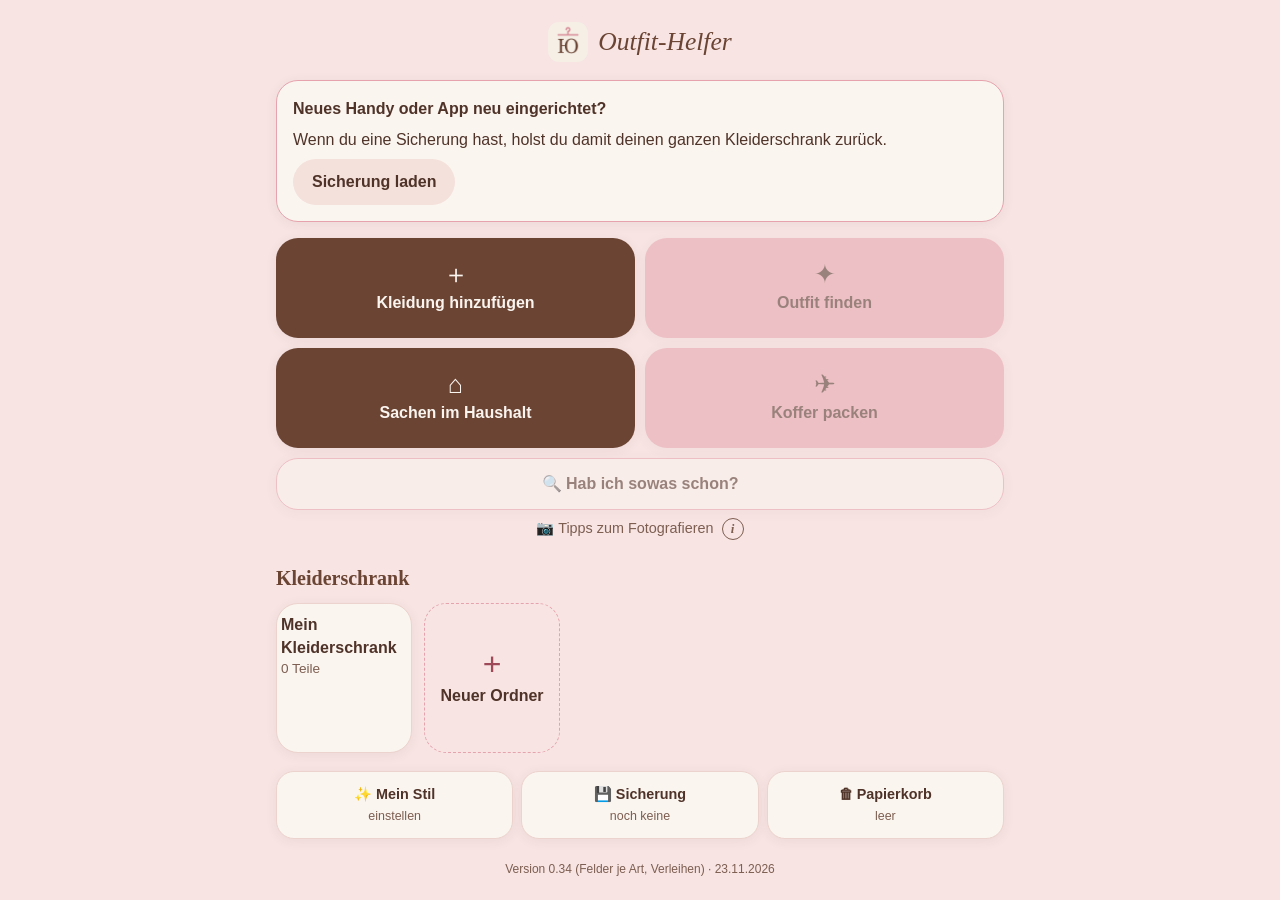
==== index.html @ a32c79d7 "Version 0.34: eigene Felder je Art im Haushalt und Verleihen - Haushalt: Bücher (Autor, Titel), Musi" ====
<!doctype html>
<html lang="de">
<head>
<meta charset="utf-8">
<meta name="viewport" content="width=device-width,initial-scale=1,viewport-fit=cover">
<!-- Hausregel für den Browser: Code, Modelle und Daten nur von dieser Seite selbst laden, nichts an andere Server
     schicken (connect-src 'self'), kein Code direkt in der Seite. 'wasm-unsafe-eval' braucht der KI-Rechenkern. -->
<meta http-equiv="Content-Security-Policy" content="default-src 'self'; script-src 'self' 'wasm-unsafe-eval'; style-src 'self' 'unsafe-inline'; img-src 'self' blob: data:; connect-src 'self'; worker-src 'self' blob:; object-src 'none'; base-uri 'none'; form-action 'none'">
<title>Outfit-Helfer</title>
<!-- Als App auf dem Home-Bildschirm: eigenes Fenster, eigener Speicher ohne 7-Tage-Regel. -->
<link rel="manifest" href="manifest.webmanifest">
<!-- Symbol: volles Quadrat ohne Durchsichtiges, das iPhone rundet die Ecken selbst ab -->
<link rel="apple-touch-icon" href="symbol-180.png">
<link rel="icon" type="image/png" href="symbol-192.png">
<meta name="apple-mobile-web-app-capable" content="yes">
<meta name="mobile-web-app-capable" content="yes">
<meta name="apple-mobile-web-app-title" content="Outfit-Helfer">
<meta name="theme-color" content="#f7e4e3" media="(prefers-color-scheme: light)">
<meta name="theme-color" content="#1c1514" media="(prefers-color-scheme: dark)">
<!-- ?v= bei jeder neuen Version mit hochzählen, sonst nimmt der Browser alte Dateien aus seinem Zwischenspeicher -->
<link rel="stylesheet" href="app.css?v=36">
</head>
<body>
<!-- Eigener Scroll-Bereich: Inhalt läuft auf dem iPhone sonst beim Scrollen unter Uhrzeit und Akku (siehe app.css) -->
<div id="rahmen">
<!-- Zurück-Leiste (seit 0.26): gleitet beim Hochwischen von oben herein, sobald der Kopf mit „‹ Zurück“ nicht mehr zu sehen ist (schrank.js) -->
<div class="schwebe" id="schwebe"><div class="schwebe-leiste">
  <button type="button" class="zurueck" id="schwebeZurueck">‹ Zurück</button>
  <button type="button" class="kopf-knopf" id="schwebeHoch">↑ Nach oben</button>
</div></div>
<main>
  <!-- Startseite. Ordner, Teil und Papierkorb zeichnet schrank.js in #ansicht.
       Reihenfolge (04.11.2026): Kopf, Hinweise nur bei Bedarf, zwei Hauptknöpfe, beim Hinzufügen die Karten, Kleiderschrank,
       Mein Stil · Sicherung · Papierkorb klein darunter, Version ganz unten. -->
  <div id="ansichtStart">
  <header class="kopfbereich"><img class="logo" src="symbol-180.png" alt=""><h1>Outfit-Helfer</h1></header>
  <div class="warnzeile" id="warnzeile" hidden>
    ⚠️ Du nutzt die App im Browser. Hier kann dein Kleiderschrank nach 7 Tagen ohne Nutzung verschwinden.
    <button type="button" class="link" id="warnMehr">Wie geht es sicherer?</button>
  </div>

  <div class="panel hinweis" id="homeHinweis" hidden>
    <strong>Bitte zuerst auf den Home-Bildschirm legen</strong>
    <p>Im Browser darf das Handy deine gespeicherten Teile löschen, wenn du die Seite 7 Tage lang nicht öffnest. Als App auf dem Home-Bildschirm passiert das nicht.</p>
    <ol id="schritteIos" hidden>
      <li>Tippe auf das Teilen-Symbol (Quadrat mit Pfeil nach oben). Je nach Ansicht ist es oben neben der Adresse oder unten hinter „…“.</li>
      <li>Wähle „Zum Home-Bildschirm“. Falls „Als Web-App öffnen“ erscheint: eingeschaltet lassen.</li>
      <li>Tippe auf „Hinzufügen“ und öffne die App ab jetzt nur noch über das neue Symbol.</li>
    </ol>
    <ol id="schritteAndere" hidden>
      <li>Öffne das Menü des Browsers (meist ⋮ oben rechts).</li>
      <li>Wähle „Zum Startbildschirm hinzufügen“ oder „App installieren“.</li>
      <li>Öffne die App ab jetzt nur noch über das neue Symbol.</li>
    </ol>
    <p><strong>Wichtig:</strong> Die App auf dem Home-Bildschirm hat ihren eigenen Speicher. Was du hier im Browser speicherst, siehst du dort nicht. Wenn du dort zum ersten Mal Kleidung hinzufügst, lädt die KI einmal (ca. 100 MB, am besten im WLAN).</p>
    <button type="button" class="btn" id="imBrowser">Trotzdem hier im Browser benutzen</button>
  </div>

  <!-- Erscheint seit 0.27 erst, wenn die KI gebraucht wird (Fotos ausgewählt oder Entwürfe vom letzten Mal, app.js) -->
  <div class="panel" id="kiPanel" hidden>
    <div class="status" id="status">KI wird geladen (beim ersten Mal ca. 100 MB) …</div>
    <div class="bar"><div id="barfill"></div></div>
    <div class="hint" id="kiLaden">Bitte die App geöffnet lassen und den Bildschirm nicht sperren, bis die KI fertig ist. Beim ersten Mal lädt sie ca. 100 MB, am besten im WLAN.</div>
    <div class="hint" id="kiHilfe" hidden>Meist wurde der Download unterbrochen (App kurz verlassen, Bildschirm gesperrt oder WLAN weg). Schon Geladenes bleibt gespeichert. Tippe auf „Nochmal versuchen“ und lass die App offen, bis die KI fertig ist.</div>
    <div class="actions"><button type="button" class="btn" id="kiRetry" hidden>Nochmal versuchen</button></div>
  </div>

  <!-- Sicherung fällig oder leerer Kleiderschrank („Sicherung laden?“), sonst leer (schrank.js) -->
  <div id="startHinweis"></div>

  <div class="haupt-knoepfe">
    <label class="haupt upload" id="uploadLabel"><span class="sym" aria-hidden="true">＋</span>Kleidung hinzufügen
      <input type="file" id="files" accept="image/*" multiple>
    </label>
    <button type="button" class="haupt outfit" id="outfitKnopf"><span class="sym" aria-hidden="true">✦</span>Outfit finden</button>
    <!-- Seit 0.28 (Wunsch 18.11.2026): zweite Reihe. Links „Sachen im Haushalt“ (seit 0.32 echt, vorher Platzhalter), rechts „Koffer packen“ -->
    <button type="button" class="haupt upload" id="haushaltKnopf"><span class="sym" aria-hidden="true">⌂&#xFE0E;</span>Sachen im Haushalt</button>
    <button type="button" class="haupt outfit" id="kofferKnopf"><span class="sym" aria-hidden="true">✈&#xFE0E;</span>Koffer packen</button>
  </div>
  <!-- Seit 0.33 (Wunsch 19.11.2026): eigener Knopf zum Vergleichen eines Fotos mit dem Kleiderschrank (schonda.js) -->
  <button type="button" class="haupt-breit" id="schonKnopf">🔍 Hab ich sowas schon?</button>
  <div class="mit-info foto-tipp">
    <div class="info-zeile"><p>📷 Tipps zum Fotografieren</p><button type="button" class="info-knopf" data-info="fotoTipp" aria-label="Tipps zum Fotografieren">i</button></div>
    <div class="info-box" id="fotoTipp" hidden>
      <p>Ein Teil pro Foto, glatt hingelegt oder auf dem Bügel.</p>
      <p>Am besten auf einem Untergrund, der sich vom Teil abhebt (weiße Teile nicht auf hellem Boden).</p>
      <p>Liegt ein Teil auf dem Foto verkehrt herum oder quer, dreh das Foto vorher in der Fotos-App (Bearbeiten → Zuschneiden → Drehen). Die App dreht nicht von selbst.</p>
      <p>Die Fotos bleiben auf diesem Gerät.</p>
    </div>
  </div>

  <!-- Bleibt beim Scrollen durch die Karten oben stehen (app.css), darum nur Text und Balken -->
  <div class="panel" id="fortschritt" hidden>
    <div class="status" id="fortschrittText"></div>
    <div class="bar"><div id="fortschrittBar"></div></div>
  </div>
  <div class="hint" id="fortschrittHinweis" hidden>Bitte jede Karte kurz prüfen: Stimmen Art, Farbe und Material? Unter der letzten Karte kannst du alle zusammen speichern. Nicht Gespeichertes bleibt erhalten, auch wenn die App zwischendurch zugeht.</div>

  <section id="pruefen"></section>
  <!-- Wartende Fotos in EINEM Kästchen statt einer Karte pro Foto (bei 50 Fotos war das eine endlose Liste, iPhone-Test 0.15).
       Eine Karte erscheint erst, wenn das Foto erkannt ist und geprüft werden kann. -->
  <div class="warte-box" id="warteBox" hidden>
    <div class="warte-kopf"><span id="warteText">⏳ Wartet auf Erkennung</span><span class="warte-zahl" id="warteZahl"></span></div>
    <div class="bar"><div id="warteBar"></div></div>
  </div>

  <!-- Bewusst unter den Karten und nicht hervorgehoben: Man soll erst an allen Karten vorbei, bevor man alle auf einmal speichert -->
  <div class="panel" id="alleBox" hidden>
    <div class="hint">Alles durchgesehen? Speichert jede Karte so, wie sie gerade angetippt ist. Ändern geht auch später noch.</div>
    <div class="hint" id="alleDoppelt" hidden></div>
    <div class="actions"><button type="button" class="btn" id="alleSpeichern">Alle speichern</button></div>
  </div>

  <h2>Kleiderschrank</h2>
  <div class="kacheln" id="kacheln"></div>
  <div id="ordnerEditor" hidden></div>
  <!-- Mein Stil · Sicherung · Papierkorb als kleine Kacheln mit ihrem Stand (schrank.js) -->
  <div class="neben" id="nebenKacheln"></div>
  <div id="nummernKarte"></div>
  <div class="version" id="version">Version 0.34 (Felder je Art, Verleihen) · 23.11.2026</div>
  </div>

  <section id="ansicht" hidden></section>
</main>
</div>
<div class="toast" id="toast" hidden></div>
<script type="module" src="app.js?v=52"></script>
</body>
</html>
---- app.css ----
/* Design „Rosé und verspielt“ (Entwurf C, gewählt am 04.11.2026), passend zum Symbol: zartrosa Grund, Karten in Creme,
   Braun für Schrift und Hauptknopf, Rosé als Akzent, runde Knöpfe, weiche Ecken. Farben nur hier oben als Variablen.
   Lesbarkeit geprüft: Auf Rosé steht braune Schrift (weiße wäre zu blass), Links in Rosé sind dunkler als die Rosé-Flächen. */
:root{
  --bg:#f7e4e3; --card:#fbf5f0; --ink:#4f3328; --muted:#7d5e51; --line:#ecd3cd; --chip:#f4e1dc;
  --accent:#e6a3ad; --accent-ink:#4f3328;   /* Rosé: ausgewählte Knöpfe, Plaketten, Balken, „Outfit finden“ */
  --link:#9e4957;                           /* Rosé als Schrift (Zurück, Links); seit 0.21 etwas dunkler, auch auf Chip-Grund gut lesbar */
  --haupt:#6b4433; --haupt-ink:#fbf5f0;     /* Braun: Hauptknöpfe wie „Kleidung hinzufügen“ und „Speichern“ */
  --schatten:0 2px 12px rgba(107,68,51,.07);
  --radius:22px; --gap:12px;
  --titel:Georgia,"Times New Roman",serif;
  --font:16px/1.45 -apple-system,BlinkMacSystemFont,"Segoe UI",Roboto,sans-serif;
}
@media (prefers-color-scheme: dark){
  :root:not([data-theme="light"]){
    --bg:#1c1514; --card:#281f1d; --ink:#f4e7e2; --muted:#c0a89f; --line:#3e302c; --chip:#382b28;
    --accent:#e6a3ad; --accent-ink:#2a1717; --link:#eeb0b9;
    --haupt:#e0c2b0; --haupt-ink:#2a1a15;
    --schatten:none;
  }
}
*{box-sizing:border-box}
/* „hidden“ muss immer gewinnen, auch gegen display:flex/block weiter unten (sonst bleiben z. B. Knopf-Reihen sichtbar) */
[hidden]{display:none !important}
/* Schnelles Antippen zweier Knöpfe soll nicht zoomen (Doppeltipp-Zoom aus); Zoomen mit zwei Fingern bleibt erlaubt */
html,button,select,summary,label,input,textarea,a{touch-action:manipulation}
body{margin:0;background:var(--bg);color:var(--ink);font:var(--font)}
/* Uhrzeit und Akku: Die Seite selbst scrollt nicht, nur #rahmen darin. In der Home-Bildschirm-App (iPhone, 03.11.2026) beginnt
   die Seite unter der Uhrzeit, lief beim Scrollen aber darunter durch, und dort zeichnet das iPhone nichts darüber (ein fester
   Streifen blieb unsichtbar). Ein eigener Scroll-Bereich schneidet den Inhalt an seinem oberen Rand ab, also unter der Uhrzeit.
   Meldet ein Gerät die Höhe der Statusleiste (env), beginnt der Inhalt darunter und ein Streifen deckt sie ab. */
html,body{height:100%;overflow:hidden}
/* overflow-x: hidden seit 0.30 (iPhone-Test 18.11.2026): Ein zu langer Text, der nicht umbricht, machte die Seite breiter, und sie
   ließ sich zur Seite wischen. Die Ursache ist behoben (Koffer: „Deine Reise“), das hier fängt künftige Fälle ab. */
#rahmen{height:100%;overflow-y:auto;overflow-x:hidden;overscroll-behavior-y:contain;-webkit-overflow-scrolling:touch}
body.ohne-scroll #rahmen{overflow:hidden}
main{max-width:760px;margin:0 auto;padding:max(20px,calc(env(safe-area-inset-top) + 12px)) 16px 80px}
body::before{content:"";position:fixed;left:0;right:0;top:0;height:env(safe-area-inset-top);background:var(--bg);z-index:45;pointer-events:none}
h1{font:italic 400 1.6rem/1.2 var(--titel);color:var(--haupt);margin:0}
h2{font-family:var(--titel);font-size:1.25rem;color:var(--haupt);margin:24px 0 10px}
.panel{background:var(--card);border:1px solid var(--line);border-radius:var(--radius);padding:16px;margin-bottom:16px;box-shadow:var(--schatten)}
/* Abstand zwischen einer Knopf-Reihe und der Karte darunter (z. B. „Was passt dazu?“ über den Angaben, seit 0.21) */
.actions + .panel{margin-top:16px}
.status{font-size:.95rem;color:var(--muted)}
.bar{height:8px;background:var(--chip);border-radius:4px;overflow:hidden;margin-top:8px}
.bar>div{height:100%;width:0;background:var(--accent);border-radius:4px;transition:width .2s}

/* Startseite: Kopf mit Symbol, zwei gleich große Hauptknöpfe, darunter der Kleiderschrank, ganz unten Mein Stil · Sicherung · Papierkorb */
.kopfbereich{display:flex;align-items:center;justify-content:center;gap:10px;margin:2px 0 18px}
.kopfbereich .logo{width:40px;height:40px;border-radius:11px;display:block}
/* Seit 0.28 zwei Reihen, alle vier Knöpfe gleich hoch (der Platzhalter hat eine Zeile mehr) */
.haupt-knoepfe{display:grid;grid-template-columns:1fr 1fr;grid-auto-rows:1fr;gap:10px}
.haupt{display:flex;flex-direction:column;align-items:center;justify-content:center;gap:6px;min-height:100px;padding:14px 10px;border:0;border-radius:var(--radius);
  font:inherit;font-weight:700;line-height:1.25;text-align:center;cursor:pointer;box-shadow:var(--schatten)}
.haupt .sym{font-size:1.6rem;line-height:1;font-weight:400}
.haupt.upload{background:var(--haupt);color:var(--haupt-ink)}
.haupt.outfit{background:var(--accent);color:var(--accent-ink)}
.haupt.leer{opacity:.55}
/* Platzhalter für eine spätere Idee (seit 0.28): gestrichelt wie „Neuer Ordner“, damit er nicht wie ein fertiger Knopf aussieht */
/* Sachen im Haushalt (seit 0.32): Überschriften „Noch ergänzen“ / „Fertig eingetragen“ */
.ding-abschnitt{font-size:1.05rem;font-weight:700;color:var(--haupt);margin:18px 0 8px}
/* „💶 Verkäufe“ (seit 0.32): zwei große Zahlen, Tabellen nach Plattform und Monat, Liste der verkauften Sachen */
.zahlen-reihe{display:grid;grid-template-columns:1fr 1fr;gap:10px;margin-bottom:6px}
.zahl-kachel{display:flex;flex-direction:column;align-items:center;gap:2px;background:var(--chip);border-radius:16px;padding:12px 6px;font-size:.88rem;color:var(--muted);text-align:center}
.gross-zahl{font-size:1.5rem;font-weight:700;color:var(--ink);font-variant-numeric:tabular-nums}
.verkauf-tabelle{margin-top:6px}
.verkauf-reihe{display:grid;grid-template-columns:minmax(0,1.2fr) minmax(0,1fr) auto;gap:10px;align-items:center;padding:8px 0;border-top:1px solid var(--line);font-size:.95rem}
.verkauf-reihe > span:last-child{text-align:right;font-variant-numeric:tabular-nums;font-weight:600}
.balken-platz{display:flex;align-items:center;gap:6px;min-width:0}
.verkauf-balken{display:block;height:10px;border-radius:6px;background:var(--accent);min-width:6px}
.verkauf-zeile{display:flex;align-items:center;gap:12px;width:100%;text-align:left;background:none;border:0;border-top:1px solid var(--line);padding:10px 0;font:inherit;color:inherit;cursor:pointer}
.verkauf-zeile img{width:52px;height:52px;object-fit:cover;border-radius:12px;background:var(--chip);flex-shrink:0}
.verkauf-zeile .name{display:block;font-weight:600;overflow-wrap:anywhere}
.verkauf-zeile .unter{display:block;font-size:.82rem;color:var(--muted)}
/* „🔍 Hab ich sowas schon?“ (seit 0.33): breiter Knopf unter den vier großen, Ergebnis mit eigenem Foto und großem Ja/Nein */
.haupt-breit{display:block;width:100%;margin-top:10px;min-height:52px;padding:12px 14px;border:1.5px solid var(--accent);border-radius:var(--radius);
  background:var(--card);color:var(--ink);font:inherit;font-weight:600;font-size:1rem;cursor:pointer;box-shadow:var(--schatten)}
.haupt-breit.leer{opacity:.55}
.schonda-kopf{display:flex;gap:14px;align-items:center;margin-bottom:6px}
.schonda-foto{width:96px;height:96px;object-fit:cover;border-radius:16px;background:var(--chip);flex-shrink:0;cursor:zoom-in}
.schonda-antwort{font-size:1.6rem;font-weight:700}
.schonda-antwort.ja{color:var(--link)}
/* Wunschliste (seit 0.32): „Hast du schon:“ mit kleinen Fotos */
.wunsch-treffer{display:flex;flex-wrap:wrap;align-items:center;gap:6px;margin:4px 0 10px}
.wunsch-treffer .chip{display:inline-flex;align-items:center;gap:6px;padding:4px 10px 4px 4px}
.wunsch-treffer .chip img{width:28px;height:28px;border-radius:50%;object-fit:cover;flex-shrink:0}
.wunsch-zeile.erledigt .extra-zeile label span{color:var(--muted);text-decoration:line-through}
.haushalt-neben{margin:0 0 var(--gap)}
/* Eingabe + „Hinzufügen“ in einer Zeile: der Knopf nur so breit wie sein Text, das Feld bekommt den Rest */
.extra-neu > .btn{flex:0 0 auto;width:auto;padding-left:16px;padding-right:16px}
/* Vier kleine Kacheln auf der Startseite (mit „💶 Verkäufe“): 2 × 2 statt 3 + 1 */
.neben.vier{grid-template-columns:repeat(2,minmax(0,1fr))}
/* Verkaufen (seit 0.32): „Andere Plattform?“ als schlichter Link zum Aufklappen */
.plattform-anders{margin-top:10px}
.plattform-anders summary{color:var(--link);font-size:.92rem;cursor:pointer;padding:6px 0}
.plattform-anders .chips{margin-top:6px}
label.upload input{display:none}
.foto-tipp{margin:10px 0 18px}
.foto-tipp .info-zeile{justify-content:center}
.foto-tipp .info-zeile > p{font-size:.9rem;color:var(--muted)}
.neben{display:grid;grid-template-columns:repeat(3,minmax(0,1fr));gap:8px;margin-top:18px}
.neben button{display:flex;flex-direction:column;align-items:center;justify-content:center;gap:2px;min-height:68px;padding:10px 6px;font:inherit;color:inherit;cursor:pointer;
  background:var(--card);border:1px solid var(--line);border-radius:18px;box-shadow:var(--schatten);text-align:center}
.neben .name{font-weight:600;font-size:.9rem}
.neben .stand{font-size:.78rem;color:var(--muted)}
.neben button.faellig{border:1.5px solid var(--link)}
.neben button.faellig .stand{color:var(--link);font-weight:600}
.version{text-align:center;font-size:.75rem;color:var(--muted);margin:22px 0 0}
.hint{font-size:.85rem;color:var(--muted);margin-top:8px}
/* ⓘ: kleiner runder Knopf hinter einer Überschrift, Hinweis klappt darunter auf. Die Tippfläche ist größer als der Kreis. */
.info-zeile{display:flex;align-items:center;gap:8px}
/* Beim Zentrieren zählen Außenabstände mit: Überschrift und Satz ohne eigene Abstände, die stehen am Rahmen drumherum */
.info-zeile > h2,.info-zeile > p{margin:0}
.mit-info:has(> .info-zeile > h2){margin:24px 0 10px}
.mit-info:has(> .info-zeile > p){margin-top:8px}
.info-knopf{position:relative;flex:0 0 auto;width:22px;height:22px;padding:0;border-radius:50%;border:1.5px solid var(--muted);background:transparent;
  color:var(--muted);font:italic 700 13px/1 Georgia,"Times New Roman",serif;text-transform:none;letter-spacing:0;cursor:pointer;
  display:inline-flex;align-items:center;justify-content:center}
.info-knopf::after{content:"";position:absolute;inset:-11px}
.info-knopf[aria-expanded="true"]{background:var(--accent);border-color:var(--accent);color:var(--accent-ink)}
.info-box{background:var(--chip);border-radius:14px;padding:10px 12px;margin:6px 0 10px;font-size:.88rem;color:var(--ink);text-transform:none;letter-spacing:0}
.info-box p{margin:0 0 6px}
.info-box p:last-child{margin-bottom:0}
.info-box ul{margin:4px 0 6px;padding-left:20px}

/* Hinweis Home-Bildschirm */
.hinweis{border-color:var(--accent)}
.hinweis p{margin:8px 0}
.hinweis ol{margin:8px 0;padding-left:22px}
.hinweis li{margin:4px 0}
.warnzeile{background:var(--chip);border:1px solid var(--line);border-radius:16px;padding:10px 12px;margin-bottom:16px;font-size:.9rem}
.link{position:relative;background:none;border:0;padding:0;color:var(--link);font:inherit;font-weight:600;text-decoration:underline;cursor:pointer}
/* Text-Knöpfe sind nur eine Zeile hoch: unsichtbar größere Tippfläche (44 px), ohne den Text zu verschieben (seit 0.25) */
.link::after{content:"";position:absolute;left:-4px;right:-4px;top:50%;height:44px;transform:translateY(-50%)}

/* Fortschritt beim Hinzufügen: bleibt beim Scrollen durch die Karten oben (unter der Uhrzeit) stehen */
#fortschritt{position:sticky;top:calc(env(safe-area-inset-top) + 8px);z-index:40;padding:10px 14px;box-shadow:0 4px 14px rgba(0,0,0,.12)}
#fortschrittHinweis{margin:-6px 0 16px}
/* Wartende Fotos: ein Kästchen mit Anzahl und Balken statt vieler leerer Karten */
.warte-box{background:var(--card);border:1px dashed var(--accent);border-radius:var(--radius);padding:12px 14px;margin-bottom:var(--gap)}
.warte-kopf{display:flex;align-items:center;justify-content:space-between;gap:10px;font-weight:600}
.warte-zahl{flex:0 0 auto;background:var(--accent);color:var(--accent-ink);border-radius:999px;padding:2px 10px;font-size:.85rem}

/* Prüfen-Karte */
.check{background:var(--card);border:1px solid var(--line);border-radius:var(--radius);padding:14px;margin-bottom:var(--gap);box-shadow:var(--schatten)}
.check .top{display:flex;gap:12px;align-items:center;margin-bottom:6px}
.check .top img{width:96px;height:96px;object-fit:cover;border-radius:16px;background:var(--chip);flex-shrink:0;display:block}
.lupe{position:relative;padding:0;border:0;background:none;cursor:zoom-in;flex-shrink:0;border-radius:16px}
.lupe span{position:absolute;right:4px;bottom:4px;background:rgba(0,0,0,.55);border-radius:6px;padding:0 4px;font-size:.85rem}
/* Foto groß: über allem, Tippen schließt */
.gross-ansicht{position:fixed;inset:0;z-index:50;background:#000;display:flex;flex-direction:column;align-items:center;justify-content:center;gap:12px;
  padding:max(12px,env(safe-area-inset-top)) 12px max(12px,env(safe-area-inset-bottom))}
.gross-ansicht img{max-width:100%;max-height:calc(100% - 70px);object-fit:contain;border-radius:8px}
body.ohne-scroll{overflow:hidden}
.gross{cursor:zoom-in}
.check .titel{font-weight:600}
.field{padding:10px 0;border-top:1px solid var(--line)}
/* Das erste Feld einer Karte braucht keine Trennlinie zur Kante der Karte (seit 0.21) */
.panel > .field:first-child{border-top:0;padding-top:0}
.field .k{font-size:.75rem;text-transform:uppercase;letter-spacing:.04em;color:var(--muted);margin-bottom:6px}
.field .note{font-size:.8rem;color:var(--muted);margin:-2px 0 6px}
/* Auswahl-Knöpfe seit 0.21 etwas größer (40 statt 36 px, mehr Abstand), damit man auf dem iPhone nicht den Nachbarn trifft */
.chips{display:flex;flex-wrap:wrap;gap:8px}
.chip{border:1px solid transparent;background:var(--chip);color:var(--ink);border-radius:999px;padding:8px 14px;font:inherit;font-size:.92rem;cursor:pointer;min-height:40px;max-width:100%;overflow-wrap:anywhere}
.chip[aria-pressed="true"]{background:var(--accent);border-color:var(--accent);color:var(--accent-ink);font-weight:600}
/* Eingabefelder mindestens 16px groß, sonst zoomt das iPhone beim Antippen in die Seite */
.chips select{border:1px dashed var(--muted);background:transparent;color:var(--muted);border-radius:999px;padding:7px 10px;font:inherit;font-size:1rem;min-height:40px;max-width:100%}
.chip.eigen{border-style:dashed}
.eigen-edit{margin-top:10px;padding:10px;border:1px dashed var(--muted);border-radius:16px}
.eigen-edit input,.eigen-edit select{width:100%;font:inherit;font-size:1rem;color:var(--ink);background:var(--bg);border:1px solid var(--line);border-radius:12px;padding:9px 10px;margin:6px 0}
.eigen-edit .gehoert{display:block;font-size:.85rem;color:var(--muted)}
.eigen-row{display:flex;align-items:center;justify-content:space-between;gap:8px;padding:6px 0;border-top:1px solid var(--line)}
.eigen-row span{overflow-wrap:anywhere}
.sw{display:inline-block;width:13px;height:13px;border-radius:50%;border:1px solid rgba(0,0,0,.25);vertical-align:-2px;margin-right:5px}
.actions{display:flex;gap:8px;margin-top:12px}
.btn{border:1px solid transparent;background:var(--chip);color:var(--ink);border-radius:999px;padding:10px 18px;font:inherit;font-weight:600;cursor:pointer;min-height:44px}
.btn.primary{background:var(--haupt);border-color:var(--haupt);color:var(--haupt-ink);flex:1}
.btn:disabled{opacity:.5}
.wait{color:var(--muted);font-size:.95rem}

/* Kleiderschrank */
/* 130 px: auch auf dem kleinsten iPhone (320 px breit) zwei Kacheln nebeneinander */
.grid{display:grid;grid-template-columns:repeat(auto-fill,minmax(130px,1fr));gap:var(--gap)}
button.teil,button.kachel{font:inherit;color:inherit;text-align:left;padding:0;cursor:pointer;width:100%}
/* Flex: Knöpfe zentrieren ihren Inhalt sonst senkrecht, das Bild rutschte bei kürzerem Text nach unten */
/* Kacheln mit eingerücktem, rund abgeschnittenem Foto */
.teil{display:flex;flex-direction:column;justify-content:flex-start;background:var(--card);border:1px solid var(--line);border-radius:var(--radius);overflow:hidden;padding:6px;box-shadow:var(--schatten)}
.teil .bild{display:block;position:relative;aspect-ratio:1;background:var(--chip);border-radius:16px;overflow:hidden}
.teil img{width:100%;height:100%;object-fit:cover;display:block}
.plakette{position:absolute;left:7px;top:7px;background:var(--accent);color:var(--accent-ink);font-weight:700;font-size:.9rem;border-radius:999px;padding:2px 9px;letter-spacing:.03em}
.teil .text{display:block;padding:7px 4px 2px;font-size:.88rem}
.teil .rest{display:block;padding:0 4px 4px;font-size:.8rem;color:var(--muted)}
/* „Teile auswählen“: angetippte Teile mit Haken */
.teil .haken{position:absolute;right:8px;top:8px;width:28px;height:28px;border-radius:50%;border:2px solid #fff;background:rgba(0,0,0,.25);color:#fff;font-weight:700;display:flex;align-items:center;justify-content:center}
.teil .nicht{position:absolute;right:8px;bottom:8px;background:rgba(0,0,0,.6);border-radius:8px;padding:1px 6px;font-size:.9rem}
/* „Mehr Angaben“ eingeklappt, damit die Karte kurz bleibt */
.mehr{border-top:1px solid var(--line);padding:10px 0 0}
.mehr summary{cursor:pointer;font-weight:600;color:var(--link);padding:11px 0;min-height:44px}
.mehr .field:first-of-type{border-top:0}
.notiz{width:100%;font:inherit;font-size:1rem;color:var(--ink);background:var(--bg);border:1px solid var(--line);border-radius:14px;padding:9px 12px;resize:vertical}
.teil.markiert{border-color:var(--accent);box-shadow:0 0 0 2px var(--accent)}
.teil.markiert .haken{background:var(--accent);border-color:var(--accent);color:var(--accent-ink)}

/* Startseite: Ordner-Kacheln */
.kacheln{display:grid;grid-template-columns:repeat(auto-fill,minmax(130px,1fr));gap:var(--gap)}
.kachel{display:flex;flex-direction:column;background:var(--card);border:1px solid var(--line);border-radius:var(--radius);overflow:hidden;padding:6px;box-shadow:var(--schatten)}
.kachel .mosaik{display:grid;grid-template-columns:1fr 1fr;grid-template-rows:1fr 1fr;aspect-ratio:1;background:var(--chip);gap:2px;overflow:hidden;border-radius:16px}
.kachel .mosaik.eins{grid-template-columns:1fr;grid-template-rows:1fr}
.kachel .mosaik img{width:100%;height:100%;min-height:0;object-fit:cover;display:block}
.kachel .name{padding:7px 4px 0;font-weight:600;overflow-wrap:anywhere}
.kachel .anzahl{padding:0 4px 4px;font-size:.85rem;color:var(--muted)}
.kachel.neu{border:1.5px dashed var(--accent);background:transparent;box-shadow:none;justify-content:center;align-items:center;min-height:150px}
.kachel.neu .plus{font-size:2rem;line-height:1;color:var(--link)}
.kachel.neu .name{padding:4px 10px 0}
#ordnerEditor{margin-top:var(--gap)}
details.panel.mehr{padding-top:12px}

/* Ordner, Teil, Papierkorb */
.kopf{margin-bottom:12px}
.kopf-zeile{display:flex;justify-content:space-between;align-items:center;gap:12px}
.kopf-knopf{background:none;border:0;padding:8px 0;color:var(--link);font:inherit;font-weight:600;cursor:pointer;min-height:44px;min-width:44px}
/* Vorschläge der App: eingeklappt unter ChatGPT/Gemini, die Zeile zum Aufklappen sieht aus wie eine Karte */
.klappe{margin:0 0 16px}
.klappe > summary{list-style:none;display:flex;align-items:center;gap:10px;cursor:pointer;min-height:56px;padding:14px 16px;font-weight:700;
  background:var(--card);border:1px solid var(--line);border-radius:var(--radius);box-shadow:var(--schatten)}
.klappe > summary::-webkit-details-marker{display:none}
.klappe > summary::after{content:"▾";margin-left:4px;color:var(--link);font-size:1.1rem;transition:transform .2s}
.klappe[open] > summary::after{transform:rotate(180deg)}
.klappe[open] > summary{margin-bottom:6px}
.klappe-zahl{margin-left:auto;flex:0 0 auto;white-space:nowrap;background:var(--chip);color:var(--muted);border-radius:999px;padding:2px 10px;font-size:.8rem;font-weight:600}
.klappe > .hint{margin:4px 4px 12px}
.klappe > .mehr{margin-bottom:12px}

/* „Was passt dazu?“ */
.kombi-titel{font-weight:700;margin-bottom:2px}
.kombi-nummern{font-size:.9rem;color:var(--muted);margin-bottom:10px}
.kombi-teile{display:grid;grid-template-columns:repeat(3,minmax(0,1fr));gap:8px;margin-bottom:8px}
.teil.mini{padding:4px}
.teil.mini .bild{border-radius:12px}
.teil.mini .text{padding:5px 2px 2px;font-size:.75rem}
.teil.mini .plakette{left:4px;top:4px;font-size:.72rem;padding:1px 6px}
.teil.mini.klein{opacity:.92}
.tipps{margin:8px 0 0;padding-left:20px;font-size:.92rem}
.tipps li{margin:5px 0}
/* „Auswählen“: Leiste unten, bleibt beim Scrollen am unteren Rand */
.leiste{position:sticky;bottom:0;z-index:5;margin-top:var(--gap);background:var(--card);border:1px solid var(--line);border-radius:var(--radius);
  padding:10px 12px calc(10px + env(safe-area-inset-bottom));box-shadow:0 -4px 16px rgba(0,0,0,.18)}
.leiste-kopf{display:flex;justify-content:space-between;align-items:center;gap:8px;font-weight:600}
.leiste .actions{margin-top:8px}
.leiste-extra{margin-top:8px}
.kopf h2{margin:8px 0 2px;overflow-wrap:anywhere}
.zurueck{background:none;border:0;padding:8px 0;color:var(--link);font:inherit;font-weight:600;cursor:pointer;min-height:44px}
/* Zurück-Leiste (seit 0.26, Wunsch 18.11.2026): Ganz unten in einer langen Ansicht musste man bis nach oben wischen, um „‹ Zurück“
   zu erreichen (Tippen auf die Uhrzeit springt hier nicht nach oben, weil nur #rahmen scrollt). Beim Hochwischen gleitet diese
   Leiste von oben herein. Höhe 0: Sie nimmt keinen Platz weg. Sie bleibt unter der Uhrzeit (wie der Fortschritt beim Hinzufügen). */
.schwebe{position:sticky;top:0;height:0;z-index:44}
.schwebe-leiste{position:absolute;left:0;right:0;top:env(safe-area-inset-top);max-width:760px;margin:0 auto;padding:0 16px;
  display:flex;justify-content:space-between;align-items:center;gap:12px;background:var(--bg);border-bottom:1px solid var(--line);
  box-shadow:0 4px 14px rgba(0,0,0,.08);transform:translateY(calc(-100% - env(safe-area-inset-top) - 4px));visibility:hidden;
  transition:transform .2s ease,visibility 0s linear .2s}
.schwebe.zeigen .schwebe-leiste{transform:none;visibility:visible;transition:transform .2s ease,visibility 0s}
.actions.wrap{flex-wrap:wrap}
.actions.wrap .btn{flex:1 1 auto}
.filter{margin:8px 0 12px}
/* Filter in EINER Zeile zum Wischen, damit sie bei vielen Farben nicht die halbe Seite füllen */
.filter .chips{flex-wrap:nowrap;overflow-x:auto;scrollbar-width:none;margin:0 -16px;padding:0 16px 2px}
.filter .chips::-webkit-scrollbar{display:none}
.filter .chip{flex-shrink:0;white-space:nowrap;max-width:none}
.filter .field:first-child{border-top:0}
.gross{display:block;width:100%;max-height:60vh;object-fit:contain;background:var(--chip);border-radius:var(--radius);margin-bottom:var(--gap)}
.angaben{display:grid;grid-template-columns:auto 1fr;gap:6px 14px;margin:0}
.angaben dt{color:var(--muted);font-size:.85rem;padding-top:2px}
.angaben dd{margin:0;overflow-wrap:anywhere;white-space:pre-line}
/* Suche in der Ordner-Ansicht; 16px, sonst zoomt das iPhone beim Antippen */
.suche{display:block;width:100%;font:inherit;font-size:1rem;color:var(--ink);background:var(--card);border:1px solid var(--line);border-radius:999px;padding:10px 16px;margin:4px 0 8px;-webkit-appearance:none;appearance:none}
.korb-teil{display:flex;flex-direction:column;gap:6px}
.btn.klein{min-height:44px;padding:8px 10px;font-size:.9rem}
/* Sicherung: Datei-Knopf */
label.btn.datei{display:inline-flex;align-items:center;margin-top:8px}
.hint ul{margin:6px 0;padding-left:20px}
.hint li{margin:4px 0}
/* „Sicherung wird geladen“: deckt alles ab, damit währenddessen nichts gespeichert wird, was danach überschrieben wäre */
.sperre{position:fixed;inset:0;z-index:60;background:rgba(0,0,0,.6);display:flex;align-items:center;justify-content:center;padding:24px}
.sperre .panel{max-width:420px;width:100%;margin:0}
/* „Vielleicht doppelt“ in der Prüfen-Karte */
.doppelt{display:flex;gap:10px;align-items:flex-start;border:1px solid var(--link);border-radius:16px;padding:10px;margin:6px 0 10px;background:var(--chip);font-size:.92rem}
.doppelt img{width:64px;height:64px;object-fit:cover;border-radius:12px;flex-shrink:0;background:var(--card)}
.doppelt .btn{margin-top:8px}
/* ChatGPT/Gemini: eingefügte Antwort als Text mit ihren Zeilenumbrüchen */
/* Abstand unter den Knöpfen, sonst klebt die Trennlinie zum nächsten Schritt direkt darunter (iPhone, 04.11.2026) */
.chatgpt .actions{flex-wrap:wrap;margin-bottom:14px}
.chatgpt-text{white-space:pre-line;overflow-wrap:anywhere;font-size:.95rem;margin-top:8px}
/* Sammelbilder für ChatGPT als kleine Vorschau */
.sammelbilder{display:grid;grid-template-columns:repeat(auto-fill,minmax(90px,1fr));gap:8px;margin:10px 0}
.sammelbild{width:100%;height:auto;border-radius:12px;border:1px solid var(--line);background:#fff}
/* Bild-Paket: ein Outfit groß, als Vorschau */
.bildpaket-box .actions{flex-wrap:wrap}
.bildpaket{display:block;width:100%;max-width:360px;height:auto;margin:10px 0;border-radius:14px;border:1px solid var(--line);background:#fff}
/* Fertige Outfits: Liste und Foto vom Look */
.outfit-karte{display:flex;gap:12px;align-items:flex-start;width:100%;text-align:left;font:inherit;color:inherit;cursor:pointer;
  background:var(--card);border:1px solid var(--line);border-radius:var(--radius);padding:10px;margin-bottom:var(--gap);box-shadow:var(--schatten)}
.outfit-karte .look{flex:0 0 72px;width:72px;height:96px;border-radius:14px;background:var(--chip);overflow:hidden;display:block}
.outfit-karte .look img{width:100%;height:100%;object-fit:cover;display:block}
.outfit-info{display:flex;flex-direction:column;gap:2px;min-width:0;flex:1}
.outfit-info .name{font-weight:600;overflow-wrap:anywhere}
.outfit-info .anzahl{font-size:.85rem;color:var(--muted)}
.outfit-mini{display:flex;gap:4px;margin-top:6px;flex-wrap:wrap}
.outfit-mini img{width:40px;height:40px;object-fit:cover;border-radius:10px;background:var(--chip)}
.look-gross{cursor:zoom-in}
/* Runde Ecken, aber kein Ei bei zweizeiligen Meldungen. Über allem (auch über der Auswahl-Leiste, sonst war die Meldung
   verdeckt, Durchsicht 04.11.2026) und über dem Balken des iPhones; Tippen geht durch die Meldung hindurch. */
.toast{position:fixed;left:50%;bottom:calc(24px + env(safe-area-inset-bottom));transform:translateX(-50%);width:max-content;max-width:calc(100vw - 32px);text-align:center;
  background:var(--haupt);color:var(--haupt-ink);padding:10px 18px;border-radius:18px;font-weight:600;box-shadow:0 4px 16px rgba(0,0,0,.25);z-index:70;pointer-events:none}
/* Geführte Schritte im Chat-Bereich: Stand hinter dem Titel („✓ kopiert“), Kaufidee hervorgehoben beim Outfit */
.schritt-stand{margin-left:8px;color:var(--muted);font-size:.85rem;font-weight:600}
.kaufidee{background:var(--chip);border-radius:14px;padding:8px 12px;margin-top:10px;font-size:.95rem}
.kaufidee p{margin:2px 0;overflow-wrap:anywhere;white-space:pre-line}
.antwort-text{margin-top:8px}
.antwort-text .chatgpt-text{margin-top:0}
/* Für Vinted (seit 0.22): Abschnitt in „Mehr Angaben“, Textfelder, Foto mit Knopf, Optionen unter dem Text */
.abschnitt{font-weight:700;color:var(--haupt);padding:14px 0 2px;border-top:1px solid var(--line);margin-top:6px}
.abschnitt + .field{border-top:0}
.feld-eingabe{display:block;width:100%;font:inherit;font-size:1rem;color:var(--ink);background:var(--bg);border:1px solid var(--line);border-radius:12px;padding:9px 12px;min-height:44px}
.vinted-kopf{display:flex;gap:12px;align-items:center;margin-top:10px}
.vinted-kopf .actions{margin-top:0;flex:1}
.vinted-foto{width:84px;height:84px;object-fit:cover;border-radius:16px;background:var(--chip);flex-shrink:0}
.vinted-optionen{display:flex;flex-wrap:wrap;gap:8px;align-items:center;margin-top:12px}
/* Verkaufen (seit 0.26): Preis-Feld mit €, Frage „Verkauft für“, Übersicht in den Ordnern „Zum Verkaufen“ und „Verkauft“ */
.preis-zeile{display:flex;align-items:center;justify-content:space-between;gap:10px;margin:8px 0;font-size:.95rem}
.preis-feld{display:flex;align-items:center;gap:6px;flex-shrink:0}
.feld-eingabe.preis-eingabe{width:7.5em;text-align:right}
/* Verleihen (seit 0.34): Datum-Felder (auf dem iPhone sonst ohne Höhe, solange leer), „überfällig“ in Rosé, Verlauf als kurze Liste */
.feld-eingabe.datum-eingabe{width:11em;max-width:100%;-webkit-appearance:none;appearance:none;text-align:left}
.ueberfaellig{color:var(--link);font-weight:600}
.verkauf-zeile .unter.ueberfaellig{color:var(--link)}
.verleih-verlauf{margin:0 0 6px;padding-left:20px;font-size:.9rem}
/* Eigene Felder je Art im Haushalt (seit 0.34): stehen direkt unter „Was ist es?“ */
.art-felder:empty{display:none}
.verkauf-frage{background:var(--chip);border-radius:16px;padding:4px 12px 10px;margin-top:10px}
.verkauf-frage .actions{margin-top:6px}
/* „♻️ Aussortiert“: drei Knöpfe zum Umschalten zwischen 🚫, 💰 und ✅, darunter die Zeile zum Bereich */
.chips.umschalter{display:grid;grid-template-columns:repeat(3,minmax(0,1fr));margin:0 0 8px}
.umschalter .chip{display:flex;flex-direction:column;align-items:center;gap:1px;border-radius:18px;padding:7px 4px;line-height:1.2;text-align:center}
.umschalter .zahl{font-weight:700}
.umschalter .wort{font-size:.82rem}
.aussortiert-unter{margin:0 0 10px}
/* Koffer packen (seit 0.28): Stand oben, Gruppen je Platz, Haken auf kleinen Kacheln, Liste „Außerdem einpacken“ */
.koffer-stand{display:flex;justify-content:space-between;align-items:baseline;gap:10px}
.koffer-stand span{color:var(--muted);font-size:.92rem}
.koffer-gruppe{margin-top:14px}
.koffer-gruppe-kopf{display:flex;align-items:center;gap:8px;font-weight:700;color:var(--haupt);margin-bottom:6px}
.teil.mini .haken{width:24px;height:24px;right:5px;top:5px;font-size:.85rem}
.extra-liste{margin:6px 0 10px}
.extra-zeile{display:flex;align-items:center;justify-content:space-between;gap:10px;border-top:1px solid var(--line);min-height:44px}
.extra-zeile label{display:flex;align-items:center;gap:10px;flex:1;cursor:pointer;padding:8px 0;overflow-wrap:anywhere}
.extra-zeile input{width:22px;height:22px;accent-color:var(--accent);flex-shrink:0}
.extra-zeile.erledigt label span{color:var(--muted);text-decoration:line-through}
/* Anzahl bei „Außerdem einpacken“ (seit 0.30) */
.menge{display:flex;align-items:center;gap:2px;flex-shrink:0}
.menge-zahl{min-width:2.4em;text-align:center;font-weight:600;font-variant-numeric:tabular-nums}
.menge-knopf{min-width:36px;min-height:36px;border:1px solid var(--line);background:var(--chip);color:var(--ink);border-radius:999px;font:inherit;font-size:.95rem;cursor:pointer;padding:0 8px;flex-shrink:0}
.menge-knopf.ohne{color:var(--muted);font-size:.8rem;border-style:dashed}
.extra-neu{display:flex;gap:8px;align-items:center}
.extra-neu .feld-eingabe{flex:1;min-width:0}
/* „Deine Reisen“: Reise ohne Packliste bekommt statt eines Fotos ein Zeichen */
.outfit-karte .look .koffer-zeichen{display:flex;align-items:center;justify-content:center;height:100%;font-size:1.8rem;color:var(--link)}
/* Allein in einer Karte (unter „🏷 Für Vinted“): ohne Trennlinie oben */
.panel > .verkauf-box:first-child > .field{border-top:0}
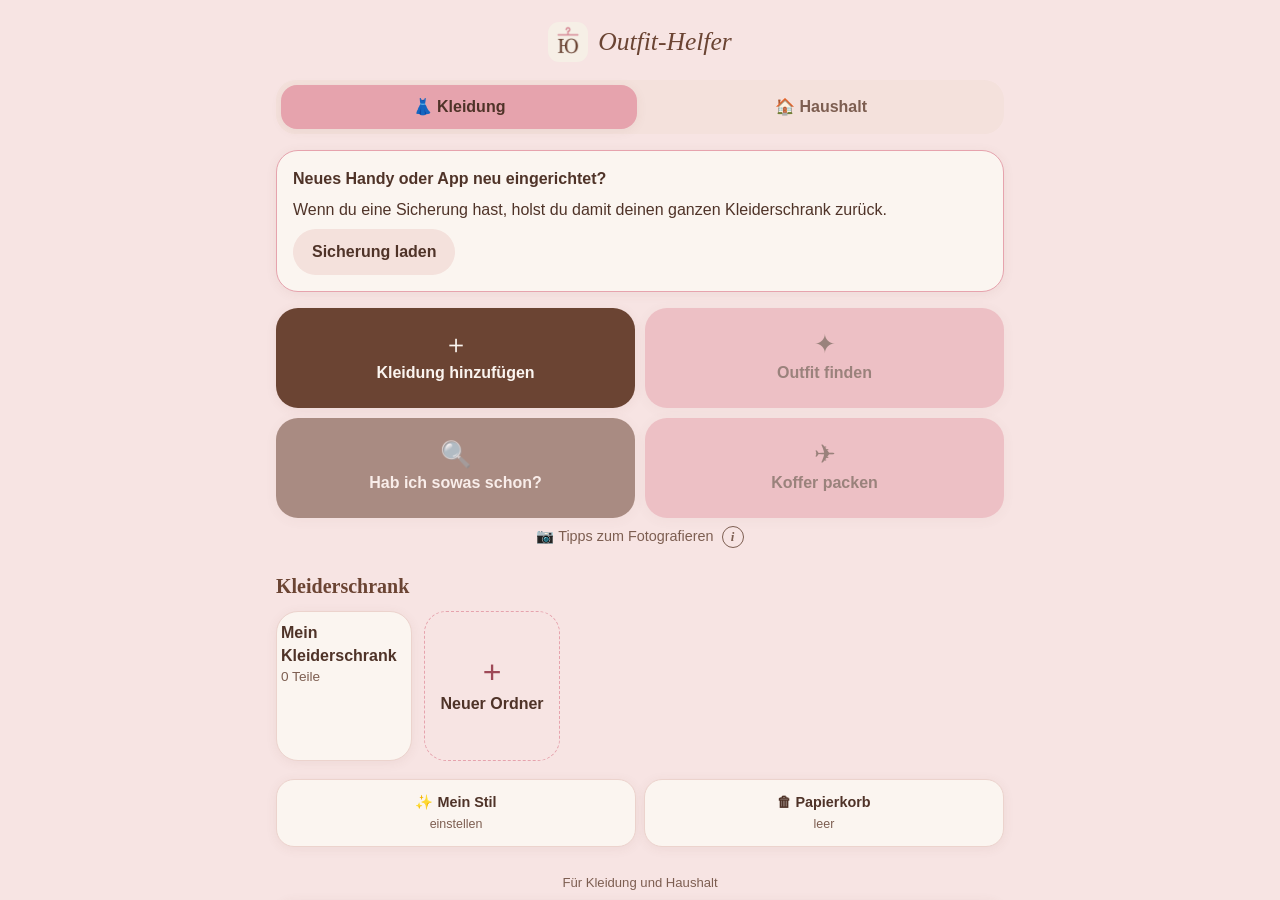
==== commit f9a7ef6f: "Version 0.35: Startseite mit Umschalter Kleidung und Haushalt - Oben „👗 Kleidung | 🏠 Haushalt“, die " ====
--- a/index.html
+++ b/index.html
@@ -18,7 +18,7 @@
 <meta name="theme-color" content="#f7e4e3" media="(prefers-color-scheme: light)">
 <meta name="theme-color" content="#1c1514" media="(prefers-color-scheme: dark)">
 <!-- ?v= bei jeder neuen Version mit hochzählen, sonst nimmt der Browser alte Dateien aus seinem Zwischenspeicher -->
-<link rel="stylesheet" href="app.css?v=36">
+<link rel="stylesheet" href="app.css?v=37">
 </head>
 <body>
 <!-- Eigener Scroll-Bereich: Inhalt läuft auf dem iPhone sonst beim Scrollen unter Uhrzeit und Akku (siehe app.css) -->
@@ -56,6 +56,17 @@
     <button type="button" class="btn" id="imBrowser">Trotzdem hier im Browser benutzen</button>
   </div>
 
+  <!-- Seit 0.35 (Wunsch 23.11.2026): oben umschalten zwischen Kleidung und Haushalt (die App merkt sich den letzten Bereich).
+       Darunter der gewählte Bereich, ganz unten die Kacheln für beides (Sicherung, Verkäufe, Verliehen). schrank.js -->
+  <div class="bereich-wahl" role="group" aria-label="Bereich">
+    <button type="button" id="bereichKleidung">👗 Kleidung</button>
+    <button type="button" id="bereichHaushalt">🏠 Haushalt</button>
+  </div>
+
+  <!-- Sicherung fällig oder leerer Kleiderschrank („Sicherung laden?“), sonst leer (schrank.js) -->
+  <div id="startHinweis"></div>
+
+  <div id="startKleidung">
   <!-- Erscheint seit 0.27 erst, wenn die KI gebraucht wird (Fotos ausgewählt oder Entwürfe vom letzten Mal, app.js) -->
   <div class="panel" id="kiPanel" hidden>
     <div class="status" id="status">KI wird geladen (beim ersten Mal ca. 100 MB) …</div>
@@ -65,20 +76,15 @@
     <div class="actions"><button type="button" class="btn" id="kiRetry" hidden>Nochmal versuchen</button></div>
   </div>
 
-  <!-- Sicherung fällig oder leerer Kleiderschrank („Sicherung laden?“), sonst leer (schrank.js) -->
-  <div id="startHinweis"></div>
-
   <div class="haupt-knoepfe">
     <label class="haupt upload" id="uploadLabel"><span class="sym" aria-hidden="true">＋</span>Kleidung hinzufügen
       <input type="file" id="files" accept="image/*" multiple>
     </label>
     <button type="button" class="haupt outfit" id="outfitKnopf"><span class="sym" aria-hidden="true">✦</span>Outfit finden</button>
-    <!-- Seit 0.28 (Wunsch 18.11.2026): zweite Reihe. Links „Sachen im Haushalt“ (seit 0.32 echt, vorher Platzhalter), rechts „Koffer packen“ -->
-    <button type="button" class="haupt upload" id="haushaltKnopf"><span class="sym" aria-hidden="true">⌂&#xFE0E;</span>Sachen im Haushalt</button>
+    <!-- Zweite Reihe: „Hab ich sowas schon?“ (seit 0.33, schonda.js; seit 0.35 hier statt als breiter Knopf darunter) und „Koffer packen“ (seit 0.28) -->
+    <button type="button" class="haupt upload" id="schonKnopf"><span class="sym" aria-hidden="true">🔍</span>Hab ich sowas schon?</button>
     <button type="button" class="haupt outfit" id="kofferKnopf"><span class="sym" aria-hidden="true">✈&#xFE0E;</span>Koffer packen</button>
   </div>
-  <!-- Seit 0.33 (Wunsch 19.11.2026): eigener Knopf zum Vergleichen eines Fotos mit dem Kleiderschrank (schonda.js) -->
-  <button type="button" class="haupt-breit" id="schonKnopf">🔍 Hab ich sowas schon?</button>
   <div class="mit-info foto-tipp">
     <div class="info-zeile"><p>📷 Tipps zum Fotografieren</p><button type="button" class="info-knopf" data-info="fotoTipp" aria-label="Tipps zum Fotografieren">i</button></div>
     <div class="info-box" id="fotoTipp" hidden>
@@ -114,16 +120,24 @@
   <h2>Kleiderschrank</h2>
   <div class="kacheln" id="kacheln"></div>
   <div id="ordnerEditor" hidden></div>
-  <!-- Mein Stil · Sicherung · Papierkorb als kleine Kacheln mit ihrem Stand (schrank.js) -->
+  <!-- Mein Stil · Papierkorb als kleine Kacheln mit ihrem Stand (schrank.js) -->
   <div class="neben" id="nebenKacheln"></div>
   <div id="nummernKarte"></div>
-  <div class="version" id="version">Version 0.34 (Felder je Art, Verleihen) · 23.11.2026</div>
+  </div>
+
+  <!-- Sachen im Haushalt (seit 0.35 direkt auf der Startseite, haushalt.js) -->
+  <div id="startHaushalt" hidden></div>
+
+  <!-- Für Kleidung und Haushalt: Sicherung, Verkäufe, Verliehen (die letzten zwei nur, wenn es etwas gibt) -->
+  <p class="gemeinsam-titel">Für Kleidung und Haushalt</p>
+  <div class="neben gemeinsam" id="gemeinsamKacheln"></div>
+  <div class="version" id="version">Version 0.35 (Startseite mit Kleidung und Haushalt) · 23.11.2026</div>
   </div>
 
   <section id="ansicht" hidden></section>
 </main>
 </div>
 <div class="toast" id="toast" hidden></div>
-<script type="module" src="app.js?v=52"></script>
+<script type="module" src="app.js?v=53"></script>
 </body>
 </html>
--- a/app.css
+++ b/app.css
@@ -48,6 +48,13 @@
 /* Startseite: Kopf mit Symbol, zwei gleich große Hauptknöpfe, darunter der Kleiderschrank, ganz unten Mein Stil · Sicherung · Papierkorb */
 .kopfbereich{display:flex;align-items:center;justify-content:center;gap:10px;margin:2px 0 18px}
 .kopfbereich .logo{width:40px;height:40px;border-radius:11px;display:block}
+/* Seit 0.35: Umschalter „Kleidung · Haushalt“ unter dem Kopf (wie ein iOS-Umschalter), gewählter Bereich in Rosé */
+.bereich-wahl{display:grid;grid-template-columns:1fr 1fr;gap:6px;background:var(--chip);border-radius:20px;padding:5px;margin:0 0 16px}
+.bereich-wahl button{min-height:44px;padding:8px 6px;border:0;border-radius:16px;background:none;color:var(--muted);font:inherit;font-weight:600;cursor:pointer}
+.bereich-wahl button[aria-pressed="true"]{background:var(--accent);color:var(--accent-ink);box-shadow:var(--schatten)}
+#startHaushalt > .panel:first-child{margin-top:0}
+.gemeinsam-titel{margin:26px 0 0;font-size:.82rem;color:var(--muted);text-align:center}
+.neben.gemeinsam{margin-top:8px}
 /* Seit 0.28 zwei Reihen, alle vier Knöpfe gleich hoch (der Platzhalter hat eine Zeile mehr) */
 .haupt-knoepfe{display:grid;grid-template-columns:1fr 1fr;grid-auto-rows:1fr;gap:10px}
 .haupt{display:flex;flex-direction:column;align-items:center;justify-content:center;gap:6px;min-height:100px;padding:14px 10px;border:0;border-radius:var(--radius);
@@ -72,10 +79,7 @@
 .verkauf-zeile img{width:52px;height:52px;object-fit:cover;border-radius:12px;background:var(--chip);flex-shrink:0}
 .verkauf-zeile .name{display:block;font-weight:600;overflow-wrap:anywhere}
 .verkauf-zeile .unter{display:block;font-size:.82rem;color:var(--muted)}
-/* „🔍 Hab ich sowas schon?“ (seit 0.33): breiter Knopf unter den vier großen, Ergebnis mit eigenem Foto und großem Ja/Nein */
-.haupt-breit{display:block;width:100%;margin-top:10px;min-height:52px;padding:12px 14px;border:1.5px solid var(--accent);border-radius:var(--radius);
-  background:var(--card);color:var(--ink);font:inherit;font-weight:600;font-size:1rem;cursor:pointer;box-shadow:var(--schatten)}
-.haupt-breit.leer{opacity:.55}
+/* „🔍 Hab ich sowas schon?“ (seit 0.33; Knopf seit 0.35 im Raster der großen Knöpfe): Ergebnis mit eigenem Foto und großem Ja/Nein */
 .schonda-kopf{display:flex;gap:14px;align-items:center;margin-bottom:6px}
 .schonda-foto{width:96px;height:96px;object-fit:cover;border-radius:16px;background:var(--chip);flex-shrink:0;cursor:zoom-in}
 .schonda-antwort{font-size:1.6rem;font-weight:700}
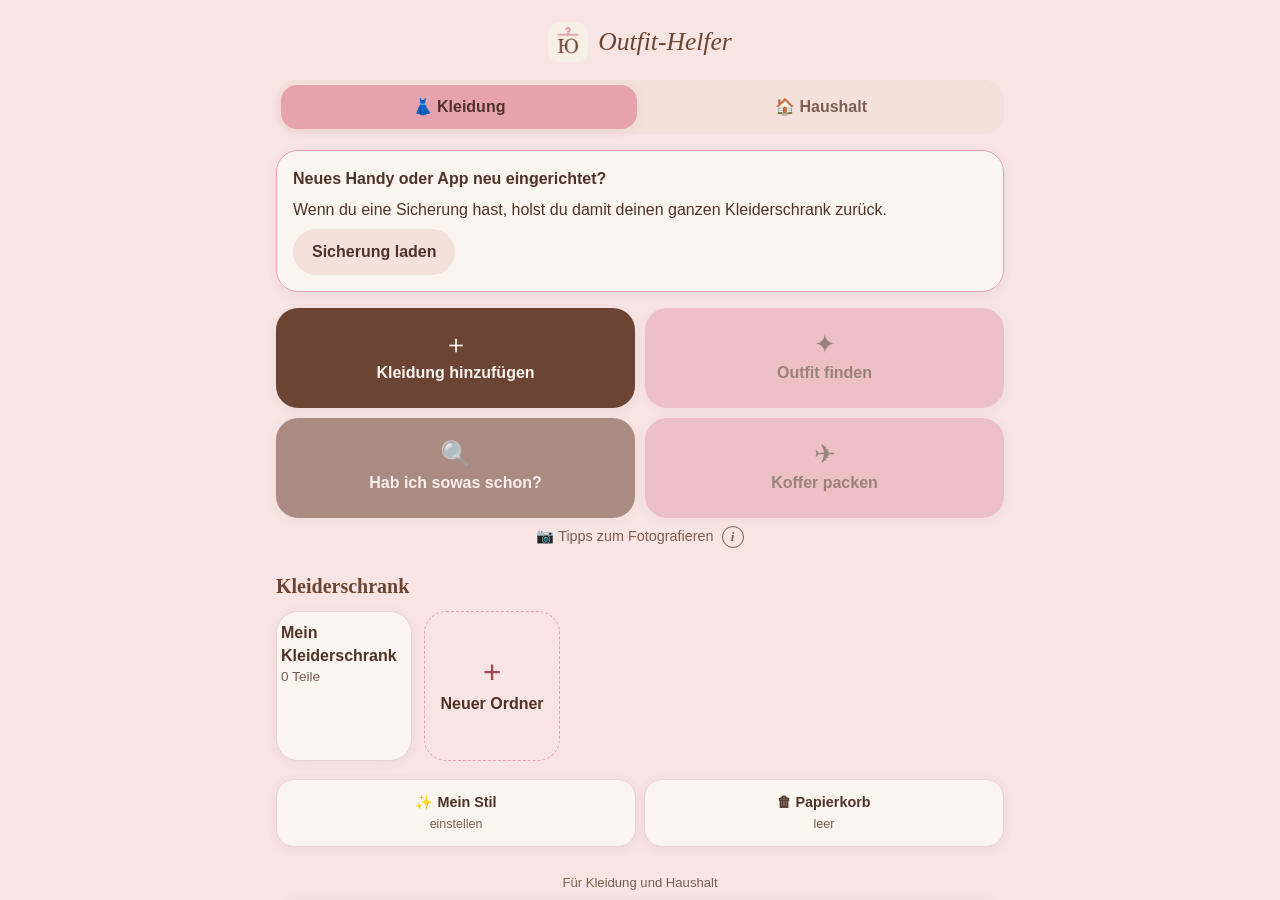
==== commit 95265515: "Version 0.35.1: Haushalt sieht aus wie die Kleidung - Oben vier große Knöpfe in derselben Form und d" ====
--- a/index.html
+++ b/index.html
@@ -18,7 +18,7 @@
 <meta name="theme-color" content="#f7e4e3" media="(prefers-color-scheme: light)">
 <meta name="theme-color" content="#1c1514" media="(prefers-color-scheme: dark)">
 <!-- ?v= bei jeder neuen Version mit hochzählen, sonst nimmt der Browser alte Dateien aus seinem Zwischenspeicher -->
-<link rel="stylesheet" href="app.css?v=37">
+<link rel="stylesheet" href="app.css?v=38">
 </head>
 <body>
 <!-- Eigener Scroll-Bereich: Inhalt läuft auf dem iPhone sonst beim Scrollen unter Uhrzeit und Akku (siehe app.css) -->
@@ -131,13 +131,13 @@
   <!-- Für Kleidung und Haushalt: Sicherung, Verkäufe, Verliehen (die letzten zwei nur, wenn es etwas gibt) -->
   <p class="gemeinsam-titel">Für Kleidung und Haushalt</p>
   <div class="neben gemeinsam" id="gemeinsamKacheln"></div>
-  <div class="version" id="version">Version 0.35 (Startseite mit Kleidung und Haushalt) · 23.11.2026</div>
+  <div class="version" id="version">Version 0.35.1 (Haushalt wie Kleidung gestaltet) · 23.11.2026</div>
   </div>
 
   <section id="ansicht" hidden></section>
 </main>
 </div>
 <div class="toast" id="toast" hidden></div>
-<script type="module" src="app.js?v=53"></script>
+<script type="module" src="app.js?v=54"></script>
 </body>
 </html>
--- a/app.css
+++ b/app.css
@@ -52,7 +52,6 @@
 .bereich-wahl{display:grid;grid-template-columns:1fr 1fr;gap:6px;background:var(--chip);border-radius:20px;padding:5px;margin:0 0 16px}
 .bereich-wahl button{min-height:44px;padding:8px 6px;border:0;border-radius:16px;background:none;color:var(--muted);font:inherit;font-weight:600;cursor:pointer}
 .bereich-wahl button[aria-pressed="true"]{background:var(--accent);color:var(--accent-ink);box-shadow:var(--schatten)}
-#startHaushalt > .panel:first-child{margin-top:0}
 .gemeinsam-titel{margin:26px 0 0;font-size:.82rem;color:var(--muted);text-align:center}
 .neben.gemeinsam{margin-top:8px}
 /* Seit 0.28 zwei Reihen, alle vier Knöpfe gleich hoch (der Platzhalter hat eine Zeile mehr) */
@@ -64,8 +63,6 @@
 .haupt.outfit{background:var(--accent);color:var(--accent-ink)}
 .haupt.leer{opacity:.55}
 /* Platzhalter für eine spätere Idee (seit 0.28): gestrichelt wie „Neuer Ordner“, damit er nicht wie ein fertiger Knopf aussieht */
-/* Sachen im Haushalt (seit 0.32): Überschriften „Noch ergänzen“ / „Fertig eingetragen“ */
-.ding-abschnitt{font-size:1.05rem;font-weight:700;color:var(--haupt);margin:18px 0 8px}
 /* „💶 Verkäufe“ (seit 0.32): zwei große Zahlen, Tabellen nach Plattform und Monat, Liste der verkauften Sachen */
 .zahlen-reihe{display:grid;grid-template-columns:1fr 1fr;gap:10px;margin-bottom:6px}
 .zahl-kachel{display:flex;flex-direction:column;align-items:center;gap:2px;background:var(--chip);border-radius:16px;padding:12px 6px;font-size:.88rem;color:var(--muted);text-align:center}
@@ -89,7 +86,6 @@
 .wunsch-treffer .chip{display:inline-flex;align-items:center;gap:6px;padding:4px 10px 4px 4px}
 .wunsch-treffer .chip img{width:28px;height:28px;border-radius:50%;object-fit:cover;flex-shrink:0}
 .wunsch-zeile.erledigt .extra-zeile label span{color:var(--muted);text-decoration:line-through}
-.haushalt-neben{margin:0 0 var(--gap)}
 /* Eingabe + „Hinzufügen“ in einer Zeile: der Knopf nur so breit wie sein Text, das Feld bekommt den Rest */
 .extra-neu > .btn{flex:0 0 auto;width:auto;padding-left:16px;padding-right:16px}
 /* Vier kleine Kacheln auf der Startseite (mit „💶 Verkäufe“): 2 × 2 statt 3 + 1 */
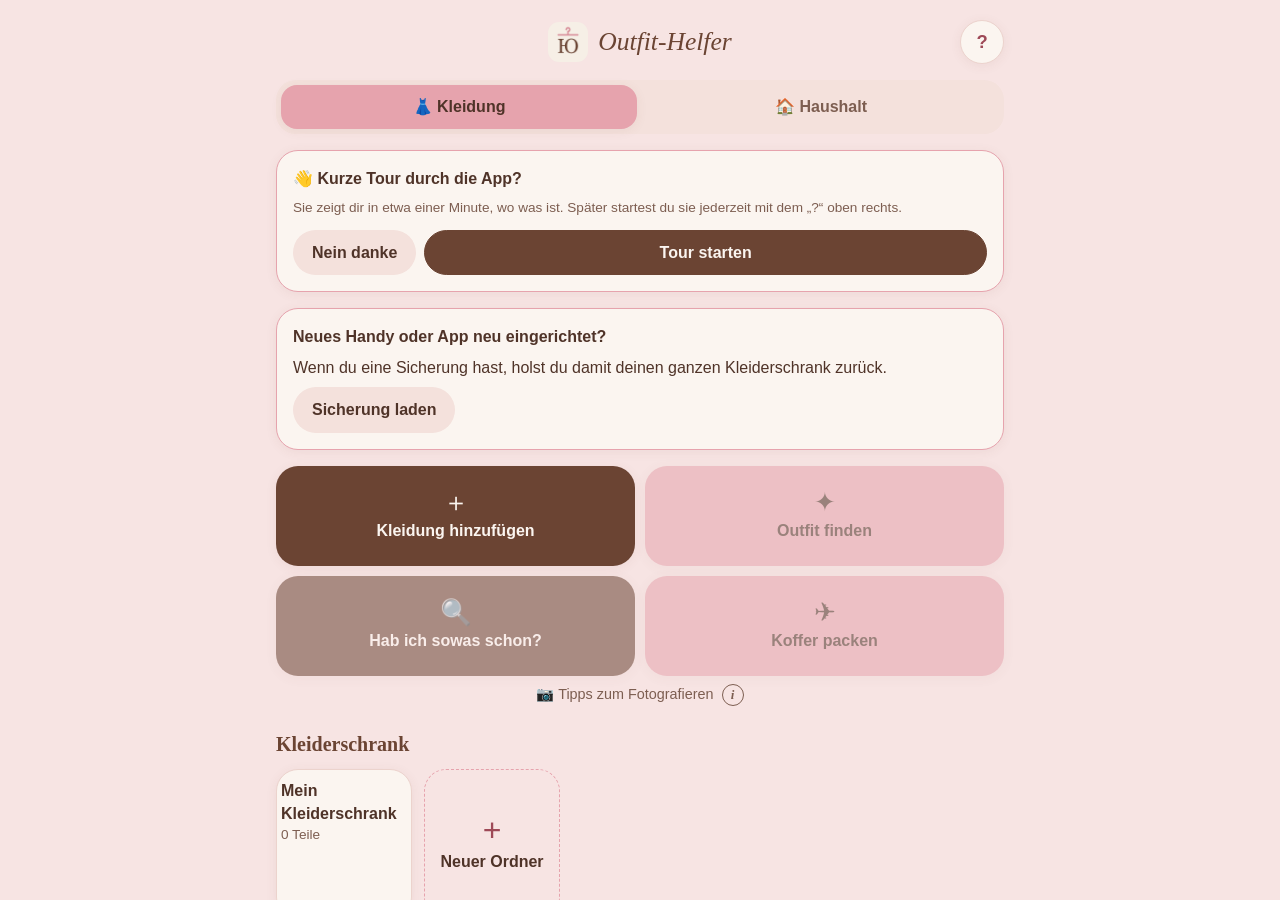
==== commit 45e43e71: "Version 0.36: Rundtour über die Startseite - Knopf „?“ oben rechts startet nach einer Rückfrage eine" ====
--- a/index.html
+++ b/index.html
@@ -18,7 +18,7 @@
 <meta name="theme-color" content="#f7e4e3" media="(prefers-color-scheme: light)">
 <meta name="theme-color" content="#1c1514" media="(prefers-color-scheme: dark)">
 <!-- ?v= bei jeder neuen Version mit hochzählen, sonst nimmt der Browser alte Dateien aus seinem Zwischenspeicher -->
-<link rel="stylesheet" href="app.css?v=38">
+<link rel="stylesheet" href="app.css?v=39">
 </head>
 <body>
 <!-- Eigener Scroll-Bereich: Inhalt läuft auf dem iPhone sonst beim Scrollen unter Uhrzeit und Akku (siehe app.css) -->
@@ -33,7 +33,9 @@
        Reihenfolge (04.11.2026): Kopf, Hinweise nur bei Bedarf, zwei Hauptknöpfe, beim Hinzufügen die Karten, Kleiderschrank,
        Mein Stil · Sicherung · Papierkorb klein darunter, Version ganz unten. -->
   <div id="ansichtStart">
-  <header class="kopfbereich"><img class="logo" src="symbol-180.png" alt=""><h1>Outfit-Helfer</h1></header>
+  <header class="kopfbereich"><img class="logo" src="symbol-180.png" alt=""><h1>Outfit-Helfer</h1>
+    <!-- Seit 0.36: Rundtour über die Startseite (tour.js) -->
+    <button type="button" class="tour-knopf" id="tourKnopf" aria-label="Kurze Tour durch die App">?</button></header>
   <div class="warnzeile" id="warnzeile" hidden>
     ⚠️ Du nutzt die App im Browser. Hier kann dein Kleiderschrank nach 7 Tagen ohne Nutzung verschwinden.
     <button type="button" class="link" id="warnMehr">Wie geht es sicherer?</button>
@@ -62,6 +64,8 @@
     <button type="button" id="bereichKleidung">👗 Kleidung</button>
     <button type="button" id="bereichHaushalt">🏠 Haushalt</button>
   </div>
+  <!-- Beim allerersten Öffnen einmal: „Kurze Tour durch die App?“ (tour.js) -->
+  <div class="panel hinweis" id="tourAngebot" hidden></div>
 
   <!-- Sicherung fällig oder leerer Kleiderschrank („Sicherung laden?“), sonst leer (schrank.js) -->
   <div id="startHinweis"></div>
@@ -131,13 +135,13 @@
   <!-- Für Kleidung und Haushalt: Sicherung, Verkäufe, Verliehen (die letzten zwei nur, wenn es etwas gibt) -->
   <p class="gemeinsam-titel">Für Kleidung und Haushalt</p>
   <div class="neben gemeinsam" id="gemeinsamKacheln"></div>
-  <div class="version" id="version">Version 0.35.1 (Haushalt wie Kleidung gestaltet) · 23.11.2026</div>
+  <div class="version" id="version">Version 0.36 (Rundtour) · 23.11.2026</div>
   </div>
 
   <section id="ansicht" hidden></section>
 </main>
 </div>
 <div class="toast" id="toast" hidden></div>
-<script type="module" src="app.js?v=54"></script>
+<script type="module" src="app.js?v=55"></script>
 </body>
 </html>
--- a/app.css
+++ b/app.css
@@ -52,6 +52,22 @@
 .bereich-wahl{display:grid;grid-template-columns:1fr 1fr;gap:6px;background:var(--chip);border-radius:20px;padding:5px;margin:0 0 16px}
 .bereich-wahl button{min-height:44px;padding:8px 6px;border:0;border-radius:16px;background:none;color:var(--muted);font:inherit;font-weight:600;cursor:pointer}
 .bereich-wahl button[aria-pressed="true"]{background:var(--accent);color:var(--accent-ink);box-shadow:var(--schatten)}
+/* Rundtour (seit 0.36): „?“ oben rechts im Kopf, abgedunkelte Seite mit hellem Ausschnitt um den erklärten Knopf, Sprechblase */
+.kopfbereich{position:relative}
+.tour-knopf{position:absolute;right:0;top:50%;transform:translateY(-50%);width:44px;height:44px;border-radius:50%;border:1.5px solid var(--line);
+  background:var(--card);color:var(--link);font:inherit;font-weight:700;font-size:1.15rem;cursor:pointer;box-shadow:var(--schatten)}
+.tour{position:fixed;inset:0;z-index:65}
+.tour.ohne-ziel{background:rgba(0,0,0,.62)}
+.tour-loch{position:fixed;border-radius:22px;box-shadow:0 0 0 200vmax rgba(0,0,0,.62);outline:2px solid var(--accent);pointer-events:none;transition:top .25s,left .25s,width .25s,height .25s}
+.tour-blase{position:fixed;left:12px;right:12px;max-width:440px;margin:0 auto;background:var(--card);color:var(--ink);border:1px solid var(--line);border-radius:20px;
+  padding:14px 16px 12px;box-shadow:0 8px 28px rgba(0,0,0,.3)}
+.tour-kopf{display:flex;align-items:flex-start;gap:8px}
+.tour-blase h3{margin:0 0 6px;font-size:1.05rem;flex:1}
+.tour-blase p{margin:0;font-size:.95rem;line-height:1.45}
+.tour-beenden{background:none;border:0;color:var(--muted);font:inherit;font-size:.85rem;padding:2px 0 8px 8px;min-height:32px;cursor:pointer}
+.tour-fuss{display:flex;align-items:center;gap:8px;margin-top:12px}
+.tour-fuss .btn{width:auto;flex:0 0 auto;padding-left:18px;padding-right:18px}
+.tour-zahl{font-size:.8rem;color:var(--muted);margin-right:auto}
 .gemeinsam-titel{margin:26px 0 0;font-size:.82rem;color:var(--muted);text-align:center}
 .neben.gemeinsam{margin-top:8px}
 /* Seit 0.28 zwei Reihen, alle vier Knöpfe gleich hoch (der Platzhalter hat eine Zeile mehr) */
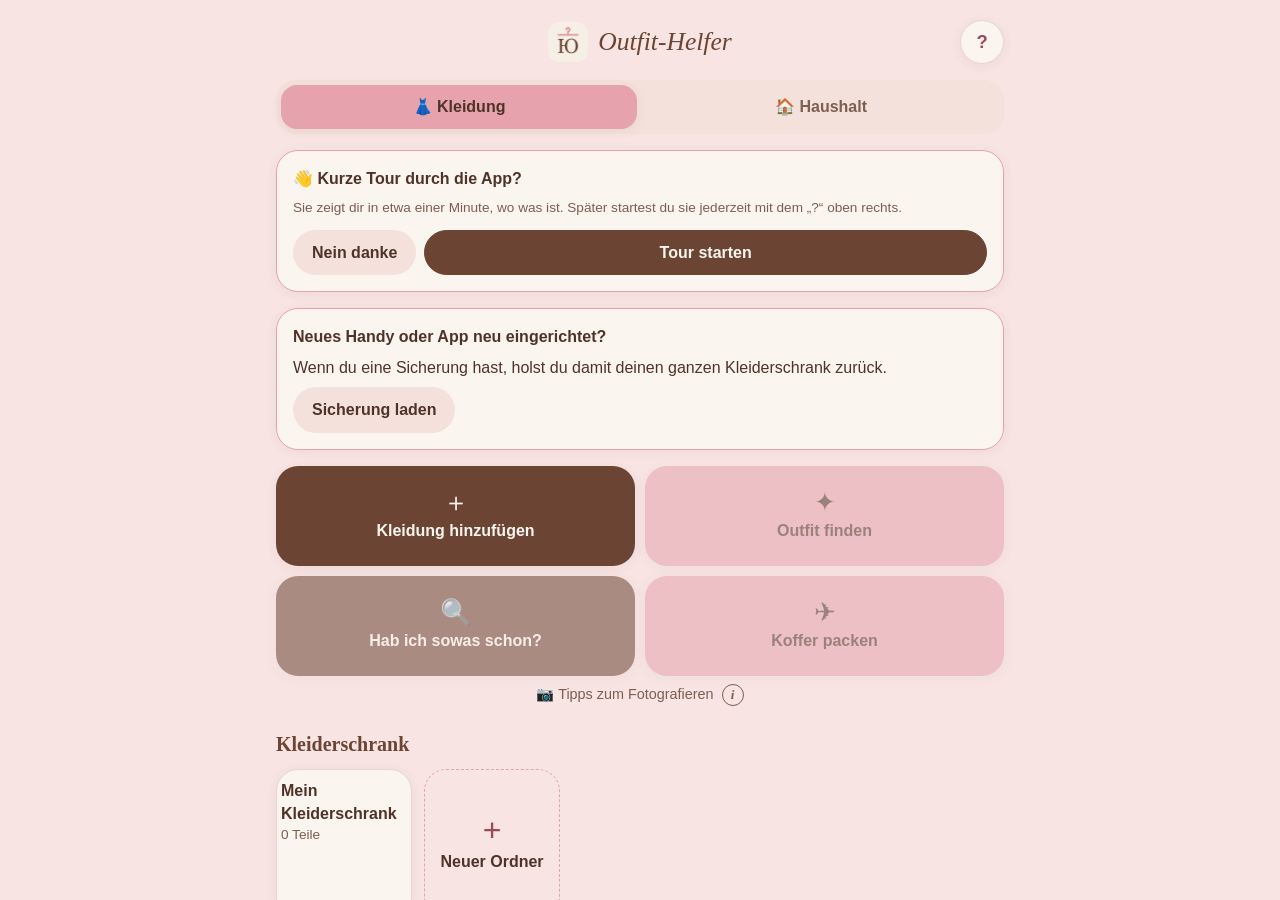
==== commit 84c343eb: "Version 0.36.1: gleitender Umschalter Kleidung/Haushalt - Der rosa Hintergrund gleitet beim Umschalt" ====
--- a/index.html
+++ b/index.html
@@ -18,7 +18,7 @@
 <meta name="theme-color" content="#f7e4e3" media="(prefers-color-scheme: light)">
 <meta name="theme-color" content="#1c1514" media="(prefers-color-scheme: dark)">
 <!-- ?v= bei jeder neuen Version mit hochzählen, sonst nimmt der Browser alte Dateien aus seinem Zwischenspeicher -->
-<link rel="stylesheet" href="app.css?v=39">
+<link rel="stylesheet" href="app.css?v=41">
 </head>
 <body>
 <!-- Eigener Scroll-Bereich: Inhalt läuft auf dem iPhone sonst beim Scrollen unter Uhrzeit und Akku (siehe app.css) -->
@@ -135,13 +135,13 @@
   <!-- Für Kleidung und Haushalt: Sicherung, Verkäufe, Verliehen (die letzten zwei nur, wenn es etwas gibt) -->
   <p class="gemeinsam-titel">Für Kleidung und Haushalt</p>
   <div class="neben gemeinsam" id="gemeinsamKacheln"></div>
-  <div class="version" id="version">Version 0.36 (Rundtour) · 23.11.2026</div>
+  <div class="version" id="version">Version 0.36.1 (gleitender Umschalter) · 23.11.2026</div>
   </div>
 
   <section id="ansicht" hidden></section>
 </main>
 </div>
 <div class="toast" id="toast" hidden></div>
-<script type="module" src="app.js?v=55"></script>
+<script type="module" src="app.js?v=57"></script>
 </body>
 </html>
--- a/app.css
+++ b/app.css
@@ -49,9 +49,18 @@
 .kopfbereich{display:flex;align-items:center;justify-content:center;gap:10px;margin:2px 0 18px}
 .kopfbereich .logo{width:40px;height:40px;border-radius:11px;display:block}
 /* Seit 0.35: Umschalter „Kleidung · Haushalt“ unter dem Kopf (wie ein iOS-Umschalter), gewählter Bereich in Rosé */
-.bereich-wahl{display:grid;grid-template-columns:1fr 1fr;gap:6px;background:var(--chip);border-radius:20px;padding:5px;margin:0 0 16px}
-.bereich-wahl button{min-height:44px;padding:8px 6px;border:0;border-radius:16px;background:none;color:var(--muted);font:inherit;font-weight:600;cursor:pointer}
-.bereich-wahl button[aria-pressed="true"]{background:var(--accent);color:var(--accent-ink);box-shadow:var(--schatten)}
+.bereich-wahl{position:relative;display:grid;grid-template-columns:1fr 1fr;gap:6px;background:var(--chip);border-radius:20px;padding:5px;margin:0 0 16px}
+.bereich-wahl button{position:relative;z-index:1;min-height:44px;padding:8px 6px;border:0;border-radius:16px;background:none;color:var(--muted);font:inherit;font-weight:600;cursor:pointer;transition:color .3s}
+.bereich-wahl button[aria-pressed="true"]{color:var(--accent-ink)}
+/* Seit 0.36.1 (Wunsch 23.11.2026: „springt einfach“): Der rosa Hintergrund gleitet zur gewählten Seite (Breite = eine Spalte, Weg = Spalte + Abstand) */
+.bereich-wahl::before{content:"";position:absolute;top:5px;bottom:5px;left:5px;width:calc(50% - 8px);border-radius:16px;background:var(--accent);box-shadow:var(--schatten);
+  transition:transform .38s cubic-bezier(.3,.75,.25,1)}
+.bereich-wahl[data-bereich="haushalt"]::before{transform:translateX(calc(100% + 6px))}
+.bereich-wahl.still::before{transition:none}
+/* Der neue Bereich blendet kurz sanft ein */
+@keyframes bereich-ein{from{opacity:0;transform:translateY(8px)}to{opacity:1;transform:none}}
+.bereich-ein{animation:bereich-ein .32s ease-out}
+@media (prefers-reduced-motion:reduce){.bereich-wahl::before{transition:none}.bereich-ein{animation:none}}
 /* Rundtour (seit 0.36): „?“ oben rechts im Kopf, abgedunkelte Seite mit hellem Ausschnitt um den erklärten Knopf, Sprechblase */
 .kopfbereich{position:relative}
 .tour-knopf{position:absolute;right:0;top:50%;transform:translateY(-50%);width:44px;height:44px;border-radius:50%;border:1.5px solid var(--line);
@@ -328,6 +337,15 @@
 .toast{position:fixed;left:50%;bottom:calc(24px + env(safe-area-inset-bottom));transform:translateX(-50%);width:max-content;max-width:calc(100vw - 32px);text-align:center;
   background:var(--haupt);color:var(--haupt-ink);padding:10px 18px;border-radius:18px;font-weight:600;box-shadow:0 4px 16px rgba(0,0,0,.25);z-index:70;pointer-events:none}
 /* Geführte Schritte im Chat-Bereich: Stand hinter dem Titel („✓ kopiert“), Kaufidee hervorgehoben beim Outfit */
+/* Seit 0.36: ① ② als Zeilen (ein Knopf nach dem anderen), Liste „Jetzt im Chat“, Schritt 3 hervorgehoben, solange auf die Antwort gewartet wird */
+.ablauf-zeile{display:flex;align-items:center;gap:10px;margin:10px 0}
+.ablauf-zeile .btn{flex:1}
+.ablauf-nr{flex:0 0 30px;height:30px;border-radius:50%;display:flex;align-items:center;justify-content:center;background:var(--chip);color:var(--ink);font-weight:700;font-size:.9rem}
+.ablauf-nr.fertig{background:var(--accent);color:var(--accent-ink)}
+.im-chat{margin:6px 0 10px}
+.im-chat ol{margin:8px 0 0;padding-left:22px}
+.im-chat li{margin:4px 0;line-height:1.4}
+.schritt.dran{border:1.5px solid var(--accent);border-radius:var(--radius);padding:0 10px}
 .schritt-stand{margin-left:8px;color:var(--muted);font-size:.85rem;font-weight:600}
 .kaufidee{background:var(--chip);border-radius:14px;padding:8px 12px;margin-top:10px;font-size:.95rem}
 .kaufidee p{margin:2px 0;overflow-wrap:anywhere;white-space:pre-line}
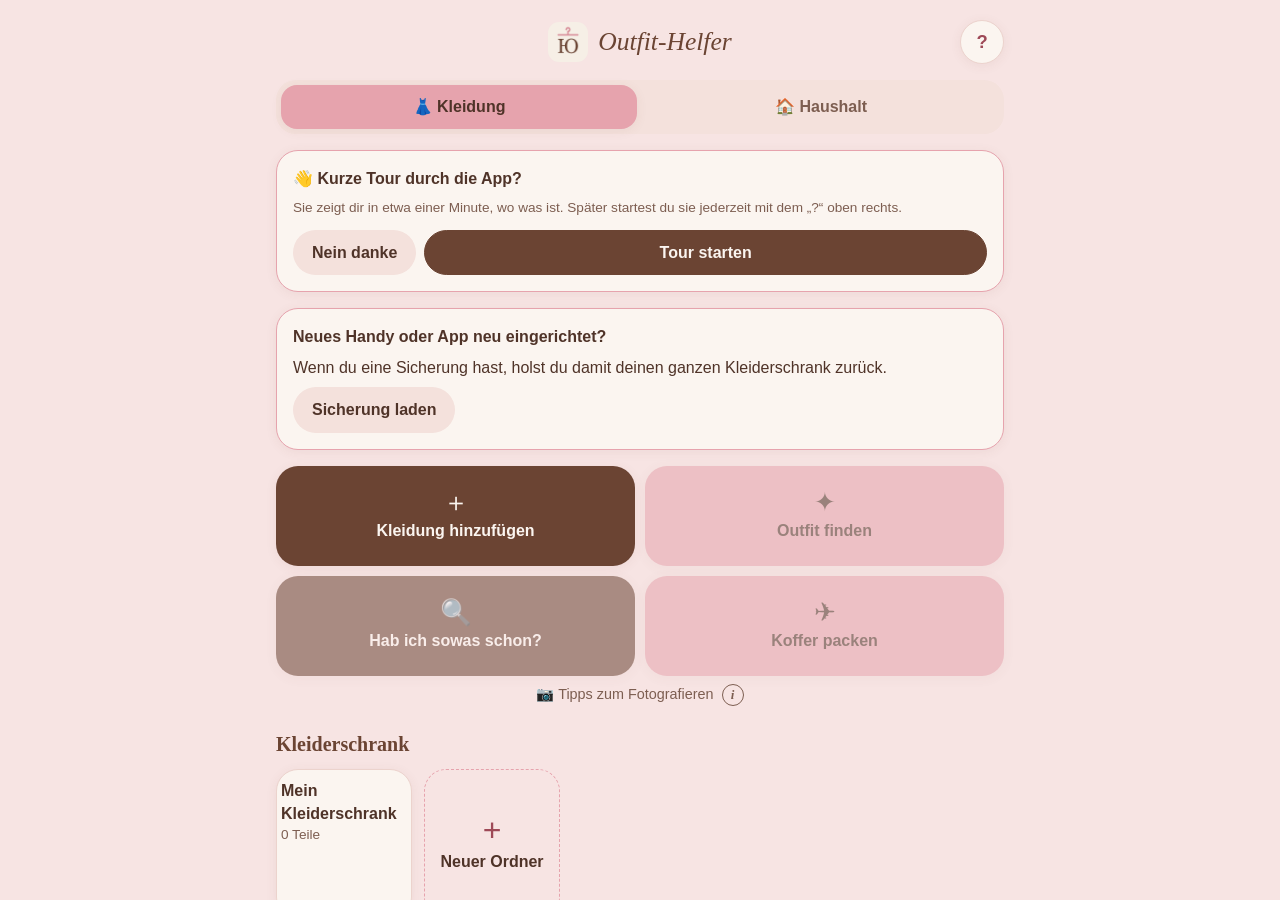
==== commit 7f4bdd35: "Version 0.37: schönere Bewegungen beim Tippen - Knöpfe, Kacheln und Fotos werden beim Antippen kurz " ====
--- a/index.html
+++ b/index.html
@@ -18,7 +18,7 @@
 <meta name="theme-color" content="#f7e4e3" media="(prefers-color-scheme: light)">
 <meta name="theme-color" content="#1c1514" media="(prefers-color-scheme: dark)">
 <!-- ?v= bei jeder neuen Version mit hochzählen, sonst nimmt der Browser alte Dateien aus seinem Zwischenspeicher -->
-<link rel="stylesheet" href="app.css?v=41">
+<link rel="stylesheet" href="app.css?v=42">
 </head>
 <body>
 <!-- Eigener Scroll-Bereich: Inhalt läuft auf dem iPhone sonst beim Scrollen unter Uhrzeit und Akku (siehe app.css) -->
@@ -135,13 +135,13 @@
   <!-- Für Kleidung und Haushalt: Sicherung, Verkäufe, Verliehen (die letzten zwei nur, wenn es etwas gibt) -->
   <p class="gemeinsam-titel">Für Kleidung und Haushalt</p>
   <div class="neben gemeinsam" id="gemeinsamKacheln"></div>
-  <div class="version" id="version">Version 0.36.1 (gleitender Umschalter) · 23.11.2026</div>
+  <div class="version" id="version">Version 0.37 (schönere Bewegungen beim Tippen) · 23.11.2026</div>
   </div>
 
   <section id="ansicht" hidden></section>
 </main>
 </div>
 <div class="toast" id="toast" hidden></div>
-<script type="module" src="app.js?v=57"></script>
+<script type="module" src="app.js?v=58"></script>
 </body>
 </html>
--- a/app.css
+++ b/app.css
@@ -60,7 +60,30 @@
 /* Der neue Bereich blendet kurz sanft ein */
 @keyframes bereich-ein{from{opacity:0;transform:translateY(8px)}to{opacity:1;transform:none}}
 .bereich-ein{animation:bereich-ein .32s ease-out}
-@media (prefers-reduced-motion:reduce){.bereich-wahl::before{transition:none}.bereich-ein{animation:none}}
+/* Seit 0.37 (Wunsch 23.11.2026 „Haptik schöner“, bewegung.js):
+   1. Drück-Effekt: beim Antippen kurz etwas kleiner */
+.btn,.chip,.haupt,.kachel,.teil,.neben button,.verkauf-zeile,.tour-knopf{transition:transform .12s ease}
+.btn:active:not(:disabled),.chip:active,.haupt:active,.kachel:active,.teil:active,.neben button:active,.verkauf-zeile:active,.bereich-wahl button:active{transform:scale(.96)}
+.bereich-wahl button{transition:color .3s,transform .12s ease}
+.tour-knopf:active{transform:translateY(-50%) scale(.92)}
+/* 2. Andere Umschalter („♻️ Aussortiert“, Haushalt): eine Spur mit rosa Hintergrund, der zur gewählten Seite gleitet (--n Knöpfe, --i gewählt) */
+.chips.umschalter.gleitend{position:relative;gap:4px;background:var(--chip);border-radius:22px;padding:4px}
+.umschalter.gleitend .chip{position:relative;z-index:1;background:transparent;border-color:transparent;transition:color .3s,transform .12s ease}
+.umschalter.gleitend .chip[aria-pressed="true"]{background:transparent;border-color:transparent;color:var(--accent-ink)}
+.umschalter .gleiter{position:absolute;top:4px;bottom:4px;left:4px;width:calc((100% - 8px - (var(--n) - 1) * 4px) / var(--n));border-radius:18px;
+  background:var(--accent);box-shadow:var(--schatten);transform:translateX(calc(var(--i) * (100% + 4px)));transition:transform .38s cubic-bezier(.3,.75,.25,1)}
+/* 3. Meldungen unten gleiten herein */
+@keyframes toast-ein{from{opacity:0;transform:translate(-50%,16px)}to{opacity:1;transform:translate(-50%,0)}}
+.toast:not([hidden]){animation:toast-ein .26s ease-out}
+/* 4. Klappen: der Inhalt blendet beim Aufklappen weich ein */
+@keyframes klappe-auf{from{opacity:0;transform:translateY(-6px)}to{opacity:1;transform:none}}
+details.klappt-auf > :not(summary){animation:klappe-auf .28s ease-out}
+/* 5. Pop: angetippter Auswahl-Knopf und abgehaktes Teil im Koffer ploppen kurz auf */
+@keyframes pop{0%{transform:scale(1)}40%{transform:scale(1.07)}100%{transform:scale(1)}}
+.pop{animation:pop .26s ease-out}
+@media (prefers-reduced-motion:reduce){.bereich-wahl::before{transition:none}.bereich-ein{animation:none}
+  .umschalter .gleiter{transition:none}.toast:not([hidden]),details.klappt-auf > :not(summary),.pop{animation:none}
+  .btn:active,.chip:active,.haupt:active,.kachel:active,.teil:active,.neben button:active,.verkauf-zeile:active,.bereich-wahl button:active{transform:none}}
 /* Rundtour (seit 0.36): „?“ oben rechts im Kopf, abgedunkelte Seite mit hellem Ausschnitt um den erklärten Knopf, Sprechblase */
 .kopfbereich{position:relative}
 .tour-knopf{position:absolute;right:0;top:50%;transform:translateY(-50%);width:44px;height:44px;border-radius:50%;border:1.5px solid var(--line);
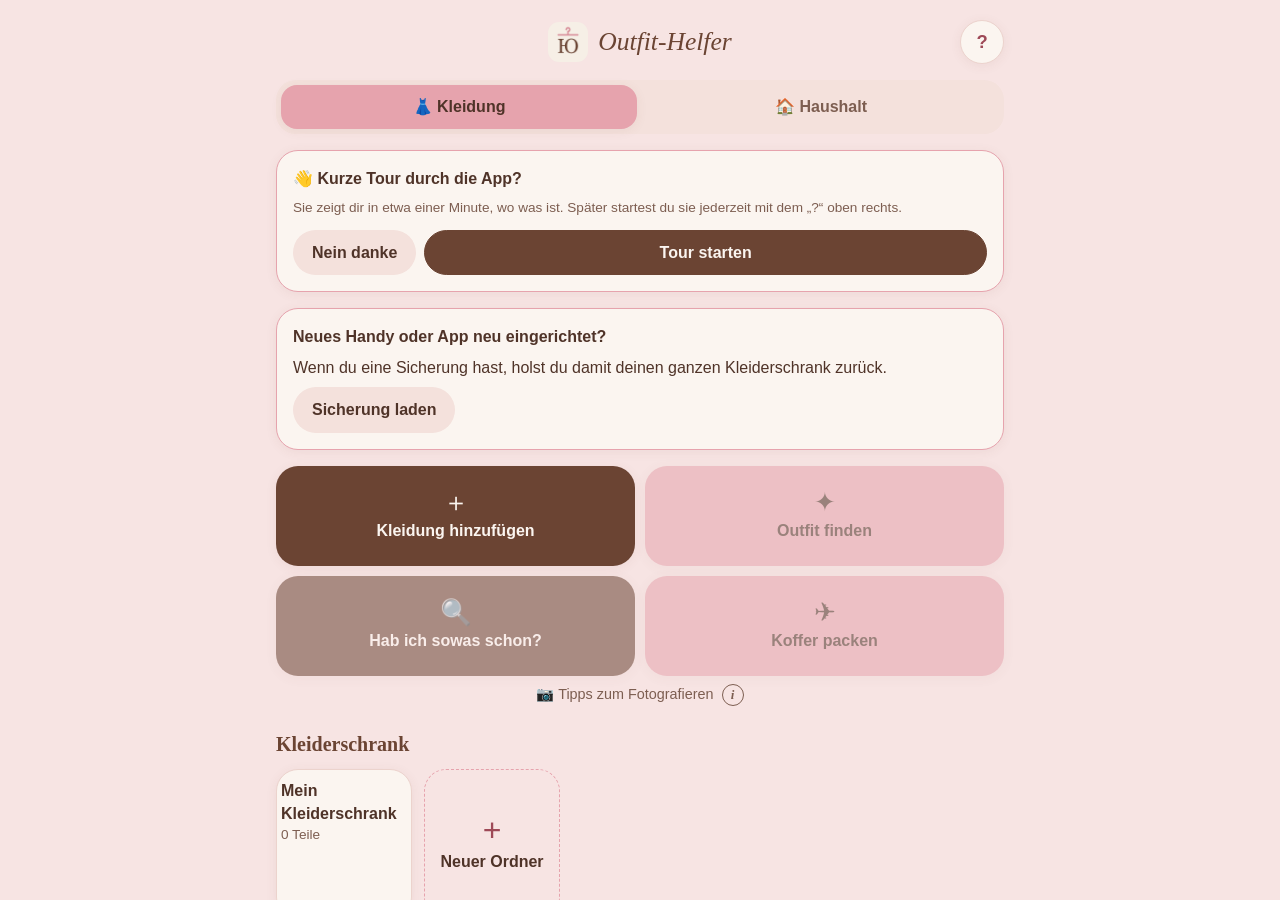
==== commit 38c41ce3: "Version 0.38: kein Sprung beim Verkaufen und Verleihen - „Will ich verkaufen“, „Doch behalten“, „Ver" ====
--- a/index.html
+++ b/index.html
@@ -18,7 +18,7 @@
 <meta name="theme-color" content="#f7e4e3" media="(prefers-color-scheme: light)">
 <meta name="theme-color" content="#1c1514" media="(prefers-color-scheme: dark)">
 <!-- ?v= bei jeder neuen Version mit hochzählen, sonst nimmt der Browser alte Dateien aus seinem Zwischenspeicher -->
-<link rel="stylesheet" href="app.css?v=42">
+<link rel="stylesheet" href="app.css?v=43">
 </head>
 <body>
 <!-- Eigener Scroll-Bereich: Inhalt läuft auf dem iPhone sonst beim Scrollen unter Uhrzeit und Akku (siehe app.css) -->
@@ -135,13 +135,13 @@
   <!-- Für Kleidung und Haushalt: Sicherung, Verkäufe, Verliehen (die letzten zwei nur, wenn es etwas gibt) -->
   <p class="gemeinsam-titel">Für Kleidung und Haushalt</p>
   <div class="neben gemeinsam" id="gemeinsamKacheln"></div>
-  <div class="version" id="version">Version 0.37 (schönere Bewegungen beim Tippen) · 23.11.2026</div>
+  <div class="version" id="version">Version 0.38 (kein Sprung beim Verkaufen und Verleihen) · 23.11.2026</div>
   </div>
 
   <section id="ansicht" hidden></section>
 </main>
 </div>
 <div class="toast" id="toast" hidden></div>
-<script type="module" src="app.js?v=58"></script>
+<script type="module" src="app.js?v=59"></script>
 </body>
 </html>
--- a/app.css
+++ b/app.css
@@ -81,8 +81,15 @@
 /* 5. Pop: angetippter Auswahl-Knopf und abgehaktes Teil im Koffer ploppen kurz auf */
 @keyframes pop{0%{transform:scale(1)}40%{transform:scale(1.07)}100%{transform:scale(1)}}
 .pop{animation:pop .26s ease-out}
+/* 6. Ruhig neu zeichnen (seit 0.38): der angetippte Bereich (Verkaufen, Verleihen) leuchtet danach kurz rosé auf (bewegung.js) */
+.verkauf-box{border-radius:12px}
+.leuchtet{position:relative}
+.leuchtet::after{content:"";position:absolute;inset:0;border-radius:inherit;background:var(--accent);box-shadow:0 0 0 2px var(--accent);
+  pointer-events:none;opacity:0;animation:leuchten 1.2s ease-out}
+.verkauf-box.leuchtet::after{inset:0 -8px}
+@keyframes leuchten{0%{opacity:.3}35%{opacity:.22}100%{opacity:0}}
 @media (prefers-reduced-motion:reduce){.bereich-wahl::before{transition:none}.bereich-ein{animation:none}
-  .umschalter .gleiter{transition:none}.toast:not([hidden]),details.klappt-auf > :not(summary),.pop{animation:none}
+  .umschalter .gleiter{transition:none}.toast:not([hidden]),details.klappt-auf > :not(summary),.pop,.leuchtet::after{animation:none}
   .btn:active,.chip:active,.haupt:active,.kachel:active,.teil:active,.neben button:active,.verkauf-zeile:active,.bereich-wahl button:active{transform:none}}
 /* Rundtour (seit 0.36): „?“ oben rechts im Kopf, abgedunkelte Seite mit hellem Ausschnitt um den erklärten Knopf, Sprechblase */
 .kopfbereich{position:relative}
